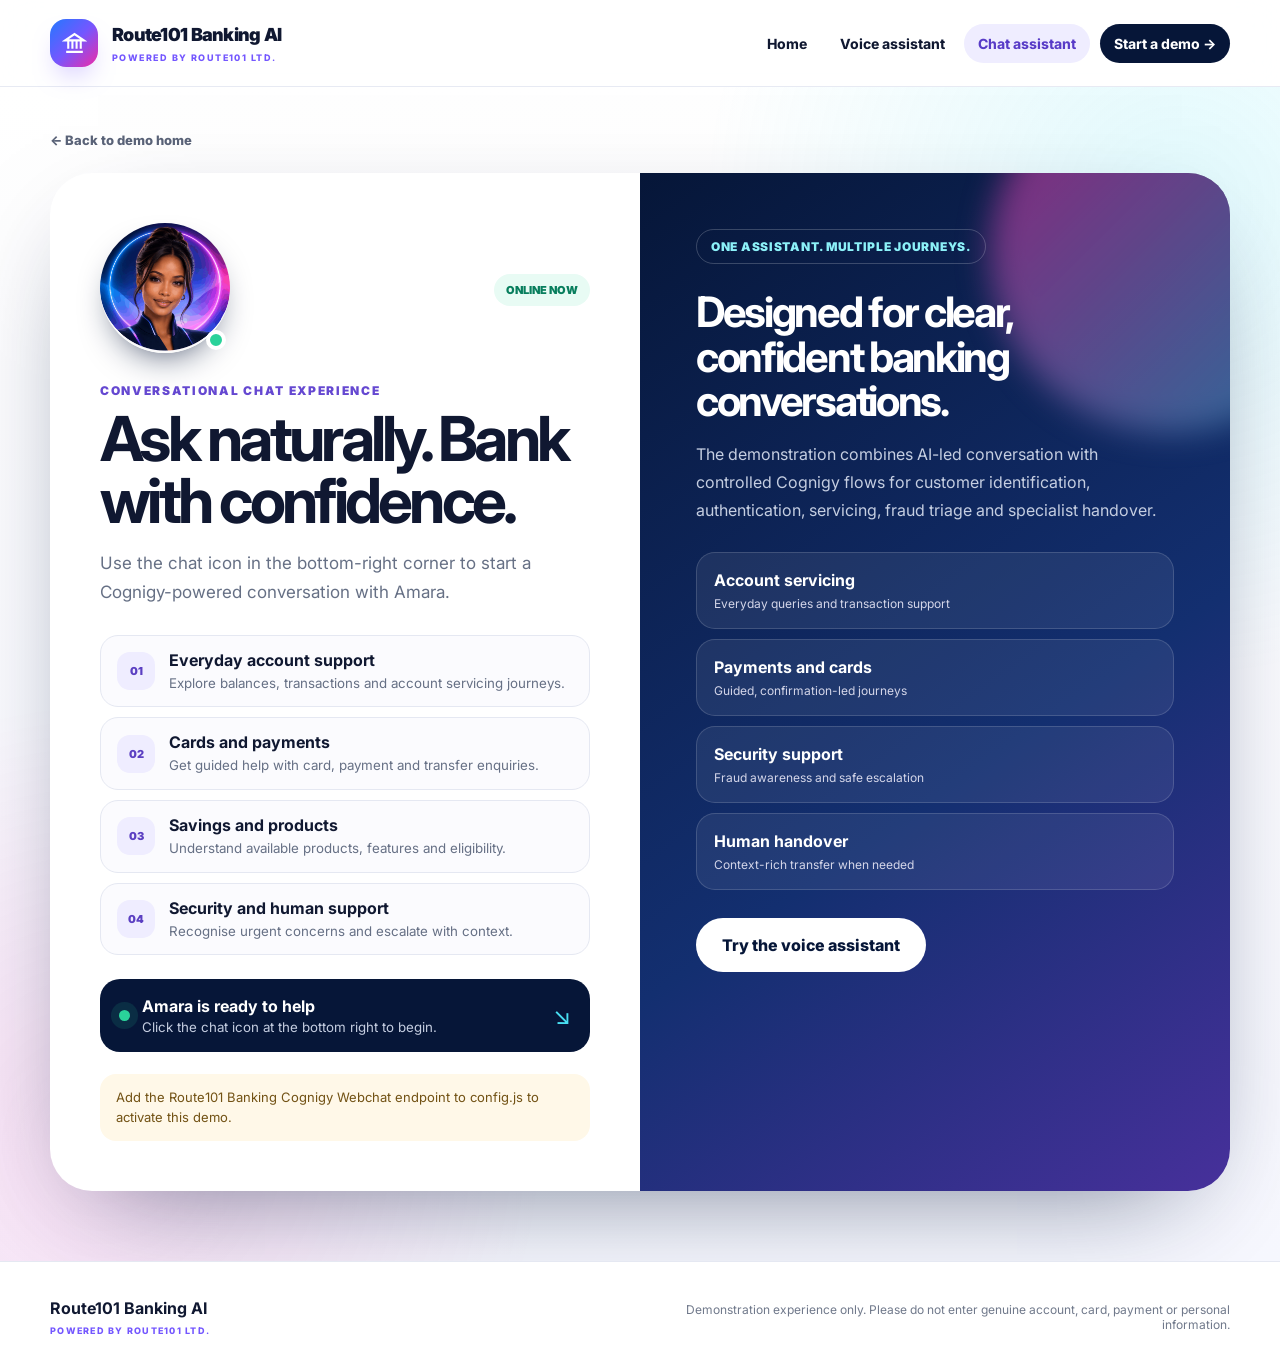
==== chat.html @ afa4fbc3 "Add files via upload" ====
<!doctype html><html lang="en-GB"><head><meta charset="UTF-8"><meta name="viewport" content="width=device-width,initial-scale=1"><meta name="description" content="Launch the Amara Route101 banking chat demonstration."><meta name="theme-color" content="#061638"><title>Chat with Amara | Route101 Banking AI</title><link rel="stylesheet" href="styles.css"></head><body data-page="chat"><header class="site-header"><div class="wrap nav"><a class="brand" href="index.html" aria-label="Route101 Banking AI home"><span class="brand-mark"><svg viewBox="0 0 24 24" fill="none" stroke="currentColor" stroke-width="2"><path d="M4 20h16M6 17V9m4 8V9m4 8V9m4 8V9M3 9h18L12 3 3 9Z"/></svg></span><span class="brand-copy"><span class="brand-title">Route101 Banking AI</span><span class="brand-subtitle">POWERED BY ROUTE101 LTD.</span></span></a><button class="menu" aria-label="Toggle navigation" aria-expanded="false">☰</button><nav class="nav-links"><a data-page="home" href="index.html">Home</a><a data-page="voice" href="voice.html">Voice assistant</a><a data-page="chat" href="chat.html">Chat assistant</a><a class="nav-cta" href="chat.html">Start a demo →</a></nav></div></header><main class="experience-page"><section class="experience-hero"><div class="wrap"><a class="back" href="index.html">← Back to demo home</a><div class="experience-shell"><section class="agent-profile"><div class="profile-top"><div class="mini-person"><img src="amara-animated.gif" alt="Animated Amara avatar"><span class="status"></span></div><span class="availability">Online now</span></div><div class="kicker">Conversational chat experience</div><h1>Ask naturally. Bank with confidence.</h1><p>Use the chat icon in the bottom-right corner to start a Cognigy-powered conversation with Amara.</p><div class="journey-list"><div><span>01</span><p><strong>Everyday account support</strong><small>Explore balances, transactions and account servicing journeys.</small></p></div><div><span>02</span><p><strong>Cards and payments</strong><small>Get guided help with card, payment and transfer enquiries.</small></p></div><div><span>03</span><p><strong>Savings and products</strong><small>Understand available products, features and eligibility.</small></p></div><div><span>04</span><p><strong>Security and human support</strong><small>Recognise urgent concerns and escalate with context.</small></p></div></div><div class="chat-callout"><span class="pulse-dot"></span><div><strong>Amara is ready to help</strong><small>Click the chat icon at the bottom right to begin.</small></div><span class="arrow">↘</span></div><div id="chatConfigNote" class="demo-note" hidden></div></section><aside class="impact-panel"><div class="impact-orb"></div><span class="section-label light">One assistant. Multiple journeys.</span><h2>Designed for clear, confident banking conversations.</h2><p>The demonstration combines AI-led conversation with controlled Cognigy flows for customer identification, authentication, servicing, fraud triage and specialist handover.</p><div class="scenario-stack"><div><b>Account servicing</b><span>Everyday queries and transaction support</span></div><div><b>Payments and cards</b><span>Guided, confirmation-led journeys</span></div><div><b>Security support</b><span>Fraud awareness and safe escalation</span></div><div><b>Human handover</b><span>Context-rich transfer when needed</span></div></div><a class="btn btn-light" href="voice.html">Try the voice assistant</a></aside></div></div></section></main><footer class="site-footer"><div class="wrap footer-inner"><div class="footer-brand"><strong>Route101 Banking AI</strong><span>POWERED BY ROUTE101 LTD.</span></div><p>Demonstration experience only. Please do not enter genuine account, card, payment or personal information.</p></div></footer><script src="app.js"></script><script src="config.js"></script><script src="https://github.com/Cognigy/Webchat/releases/latest/download/webchat.js"></script><script>window.addEventListener('load',function(){const note=document.getElementById('chatConfigNote');const url=window.ROUTE101_BANKING_CONFIG&&window.ROUTE101_BANKING_CONFIG.chatEndpoint;if(!url||url.includes('REPLACE_')){note.hidden=false;note.textContent='Add the Route101 Banking Cognigy Webchat endpoint to config.js to activate this demo.';return;}try{initWebchat(url,{settings:{designTemplate:2,botAvatarUrl:'amara-avatar.png'}});}catch(e){note.hidden=false;note.textContent='The chat assistant could not initialise. Check the endpoint in config.js.';console.error(e);}});</script></body></html>
---- styles.css ----
@import url('https://fonts.googleapis.com/css2?family=Inter:wght@400;500;600;700;800;900&display=swap');
:root{--navy:#061638;--navy2:#10265d;--blue:#2378ff;--violet:#7457ff;--pink:#f02aa6;--cyan:#48dff2;--paper:#f7f8ff;--ink:#101831;--muted:#667085;--green:#2ad29a;--line:#e5e8f2;--shadow:0 28px 90px -42px rgba(6,22,56,.52)}
*{box-sizing:border-box}html{scroll-behavior:smooth}body{margin:0;background:var(--paper);color:var(--ink);font-family:Inter,system-ui,sans-serif}a{text-decoration:none;color:inherit}.wrap{width:min(1180px,calc(100% - 40px));margin:auto}.site-header{position:sticky;top:0;z-index:60;background:rgba(255,255,255,.9);border-bottom:1px solid rgba(229,232,242,.9);backdrop-filter:blur(18px)}.nav{min-height:86px;display:flex;align-items:center;justify-content:space-between;gap:20px}.brand{display:flex;align-items:center;gap:14px}.brand-mark{width:48px;height:48px;display:grid;place-items:center;border-radius:16px;color:#fff;background:linear-gradient(135deg,var(--blue),var(--violet),var(--pink));box-shadow:0 14px 30px -15px var(--violet)}.brand-mark svg{width:25px}.brand-copy{display:flex;flex-direction:column}.brand-title{font-size:18px;font-weight:900;letter-spacing:-.04em}.brand-subtitle{margin-top:7px;font-size:9px;font-weight:800;letter-spacing:.16em;color:var(--violet)}.nav-links{display:flex;align-items:center;gap:5px}.nav-links a{padding:11px 14px;border-radius:999px;font-size:14px;font-weight:750}.nav-links a:hover,.nav-links a.active{background:#efedff;color:#583bc7}.nav-links .nav-cta{margin-left:5px;background:var(--navy);color:#fff}.menu{display:none;border:0;background:none;font-size:25px}.hero{padding:78px 0 94px;background:radial-gradient(circle at 10% 4%,rgba(240,42,166,.17),transparent 28%),radial-gradient(circle at 90% 28%,rgba(72,223,242,.18),transparent 28%),linear-gradient(180deg,#fff,var(--paper))}.hero-grid{display:grid;grid-template-columns:1.05fr .95fr;gap:70px;align-items:center}.eyebrow,.section-label{display:inline-flex;padding:9px 14px;border:1px solid #ddd4ff;border-radius:999px;color:#5b3fc2;font-size:12px;font-weight:900;letter-spacing:.06em;text-transform:uppercase}.hero h1{margin:24px 0;font-size:clamp(49px,6vw,76px);line-height:.99;letter-spacing:-.065em}.gradient{background:linear-gradient(90deg,var(--pink),var(--violet),var(--blue),#08b9ce);-webkit-background-clip:text;background-clip:text;color:transparent}.lead{max-width:620px;color:var(--muted);font-size:19px;line-height:1.67}.actions{display:flex;flex-wrap:wrap;gap:12px;margin-top:32px}.btn{display:inline-flex;align-items:center;justify-content:center;gap:9px;min-height:54px;padding:0 25px;border:1px solid transparent;border-radius:999px;font-weight:800;transition:.2s}.btn:hover{transform:translateY(-2px)}.btn-primary{background:linear-gradient(120deg,var(--violet),var(--pink));color:#fff;box-shadow:0 19px 38px -19px rgba(114,85,255,.9)}.btn-voice{background:linear-gradient(115deg,var(--cyan),#58eea8);color:#063b40;box-shadow:0 15px 34px -19px rgba(42,216,234,.9)}.btn-secondary{border-color:#cfd4e3;background:#fff}.btn-light{margin-top:28px;background:#fff;color:var(--navy)}.proof{display:flex;flex-wrap:wrap;gap:22px;margin-top:28px;color:#566076;font-size:13px;font-weight:600}.proof span:before{content:'✓';margin-right:7px;color:#05865f}.portrait-wrap{position:relative;max-width:500px;margin-left:auto}.portrait-glow{position:absolute;inset:-20px;border-radius:50%;background:conic-gradient(from 140deg,rgba(240,42,166,.5),rgba(114,85,255,.4),rgba(35,120,255,.45),rgba(72,223,242,.5),rgba(240,42,166,.5));filter:blur(27px)}.portrait-card{position:relative;overflow:hidden;aspect-ratio:1;border-radius:50%;background:var(--navy);box-shadow:var(--shadow);border:8px solid rgba(255,255,255,.92)}.portrait-card img{width:100%;height:100%;object-fit:cover}.agent-badge{position:absolute;z-index:2;left:9%;right:9%;bottom:7%;display:flex;justify-content:space-between;align-items:center;padding:16px 18px;border-radius:22px;background:rgba(6,22,56,.82);color:#fff;backdrop-filter:blur(12px)}.agent-badge small{display:block;margin-top:3px;color:#c5cee3}.online{color:#a8f4db;font-weight:700}.feature-section{padding:76px 0}.section-intro{text-align:center;max-width:760px;margin:0 auto 36px}.section-intro h2{margin:20px 0 10px;font-size:38px;letter-spacing:-.05em}.section-intro p,.feature p{color:var(--muted);line-height:1.68}.features{display:grid;grid-template-columns:repeat(3,1fr);gap:20px}.feature{padding:30px;border-radius:31px;background:#fff;box-shadow:var(--shadow)}.feature-icon{display:grid;place-items:center;width:50px;height:50px;border-radius:17px;background:#efedff;color:#6548d1;font-size:23px}.site-footer{padding:28px 0;border-top:1px solid var(--line);background:#fff}.footer-inner{display:flex;justify-content:space-between;align-items:center;gap:24px}.footer-brand{display:flex;flex-direction:column}.footer-brand span{margin-top:7px;color:var(--violet);font-size:9px;font-weight:800;letter-spacing:.14em}.footer-inner p{max-width:560px;color:#70798b;font-size:12px;text-align:right}.experience-page{min-height:calc(100vh - 160px);background:radial-gradient(circle at 8% 90%,rgba(240,42,166,.13),transparent 28%),radial-gradient(circle at 92% 10%,rgba(72,223,242,.16),transparent 30%),linear-gradient(180deg,#fff,var(--paper))}.experience-hero{padding:42px 0 70px}.back{display:inline-block;margin-bottom:25px;color:#596277;font-size:13px;font-weight:800}.experience-shell{display:grid;grid-template-columns:1fr 1fr;overflow:hidden;min-height:650px;border-radius:42px;background:#fff;box-shadow:0 38px 110px -48px rgba(7,22,56,.6)}.agent-profile{padding:50px}.profile-top{display:flex;align-items:center;justify-content:space-between;margin-bottom:18px}.mini-person{position:relative}.mini-person img{width:130px;height:130px;object-fit:cover;border-radius:50%;box-shadow:0 16px 38px -20px #071638}.status{position:absolute;right:4px;bottom:7px;width:20px;height:20px;border:4px solid #fff;border-radius:50%;background:var(--green)}.availability{padding:9px 12px;border-radius:999px;background:#e8fbf4;color:#087e5d;font-size:11px;font-weight:900;text-transform:uppercase}.kicker{margin:26px 0 10px;color:#6548d1;font-size:12px;font-weight:900;letter-spacing:.14em;text-transform:uppercase}.agent-profile h1{margin:0 0 15px;font-size:clamp(42px,5vw,62px);line-height:1;letter-spacing:-.06em}.agent-profile>p{color:var(--muted);font-size:17px;line-height:1.7}.journey-list,.scenario-stack{display:grid;gap:10px;margin-top:28px}.journey-list>div{display:flex;align-items:center;gap:14px;padding:14px 16px;border:1px solid var(--line);border-radius:18px;background:#fbfbfe}.journey-list>div>span{display:grid;place-items:center;flex:0 0 38px;height:38px;border-radius:13px;background:#efedff;color:#5b3fc2;font-size:11px;font-weight:900}.journey-list p{display:flex;flex-direction:column;margin:0}.journey-list small{margin-top:4px;color:var(--muted);line-height:1.4}.chat-callout{display:flex;align-items:center;gap:12px;margin-top:24px;padding:17px 19px;border-radius:20px;background:var(--navy);color:#fff}.chat-callout div{display:flex;flex-direction:column}.chat-callout small{margin-top:3px;color:#c4cde0}.pulse-dot{width:11px;height:11px;border-radius:50%;background:var(--green);box-shadow:0 0 0 8px rgba(40,201,147,.13)}.chat-callout .arrow{margin-left:auto;color:var(--cyan);font-size:24px}.impact-panel{position:relative;overflow:hidden;padding:56px;background:linear-gradient(145deg,var(--navy),#132f70 58%,#47309b);color:#fff}.impact-orb{position:absolute;right:-120px;top:-100px;width:360px;height:360px;border-radius:50%;background:linear-gradient(135deg,rgba(240,42,166,.58),rgba(72,223,242,.38));filter:blur(16px)}.impact-panel>*:not(.impact-orb){position:relative}.section-label.light{border-color:rgba(255,255,255,.2);color:#8cf1f8}.impact-panel h2{margin:26px 0 16px;font-size:42px;line-height:1.06;letter-spacing:-.055em}.impact-panel>p{color:#c5cee1;line-height:1.75}.scenario-stack div{display:flex;flex-direction:column;padding:17px;border:1px solid rgba(255,255,255,.15);border-radius:19px;background:rgba(255,255,255,.07)}.scenario-stack span{margin-top:6px;color:#d4d6e9;font-size:12px}.voice-visual{height:90px;display:flex;align-items:center;justify-content:center;gap:8px;margin:28px 0;border-radius:26px;background:linear-gradient(135deg,#f4f1ff,#ecfbfd)}.voice-visual span{width:6px;border-radius:99px;background:linear-gradient(var(--pink),var(--violet),var(--cyan));animation:voice 1.2s ease-in-out infinite}.voice-visual span:nth-child(odd){height:54px}.voice-visual span:nth-child(even){height:30px;animation-delay:.15s}@keyframes voice{50%{transform:scaleY(.35)}}#voiceLaunchArea{margin:22px 0;min-height:96px}.voice-load-note{font-size:14px;color:#53627c}.cognigy-webchat{z-index:1000!important}.demo-note{margin-top:22px;padding:14px 16px;border-radius:16px;background:#fff8e8;color:#725214;font-size:13px;line-height:1.5}
@media(max-width:900px){.nav-links{display:none}.menu{display:block}.nav-links.open{position:absolute;top:86px;left:0;right:0;display:flex;flex-direction:column;padding:15px;background:#fff}.hero-grid,.features,.experience-shell{grid-template-columns:1fr}.portrait-wrap{width:100%;margin:30px auto 0}.impact-panel{min-height:520px}.footer-inner{align-items:flex-start;flex-direction:column}.footer-inner p{text-align:left}}@media(max-width:590px){.wrap{width:calc(100% - 28px)}.hero{padding:54px 0}.hero h1{font-size:45px}.actions{flex-direction:column}.btn{width:100%}.agent-profile,.impact-panel{padding:30px 24px}.experience-shell{border-radius:28px}.agent-profile h1,.impact-panel h2{font-size:38px}.brand-title{font-size:15px}.brand-subtitle{font-size:8px}.agent-badge{left:5%;right:5%;font-size:12px}}
@media(prefers-reduced-motion:reduce){*{animation:none!important;transition:none!important;scroll-behavior:auto!important}}
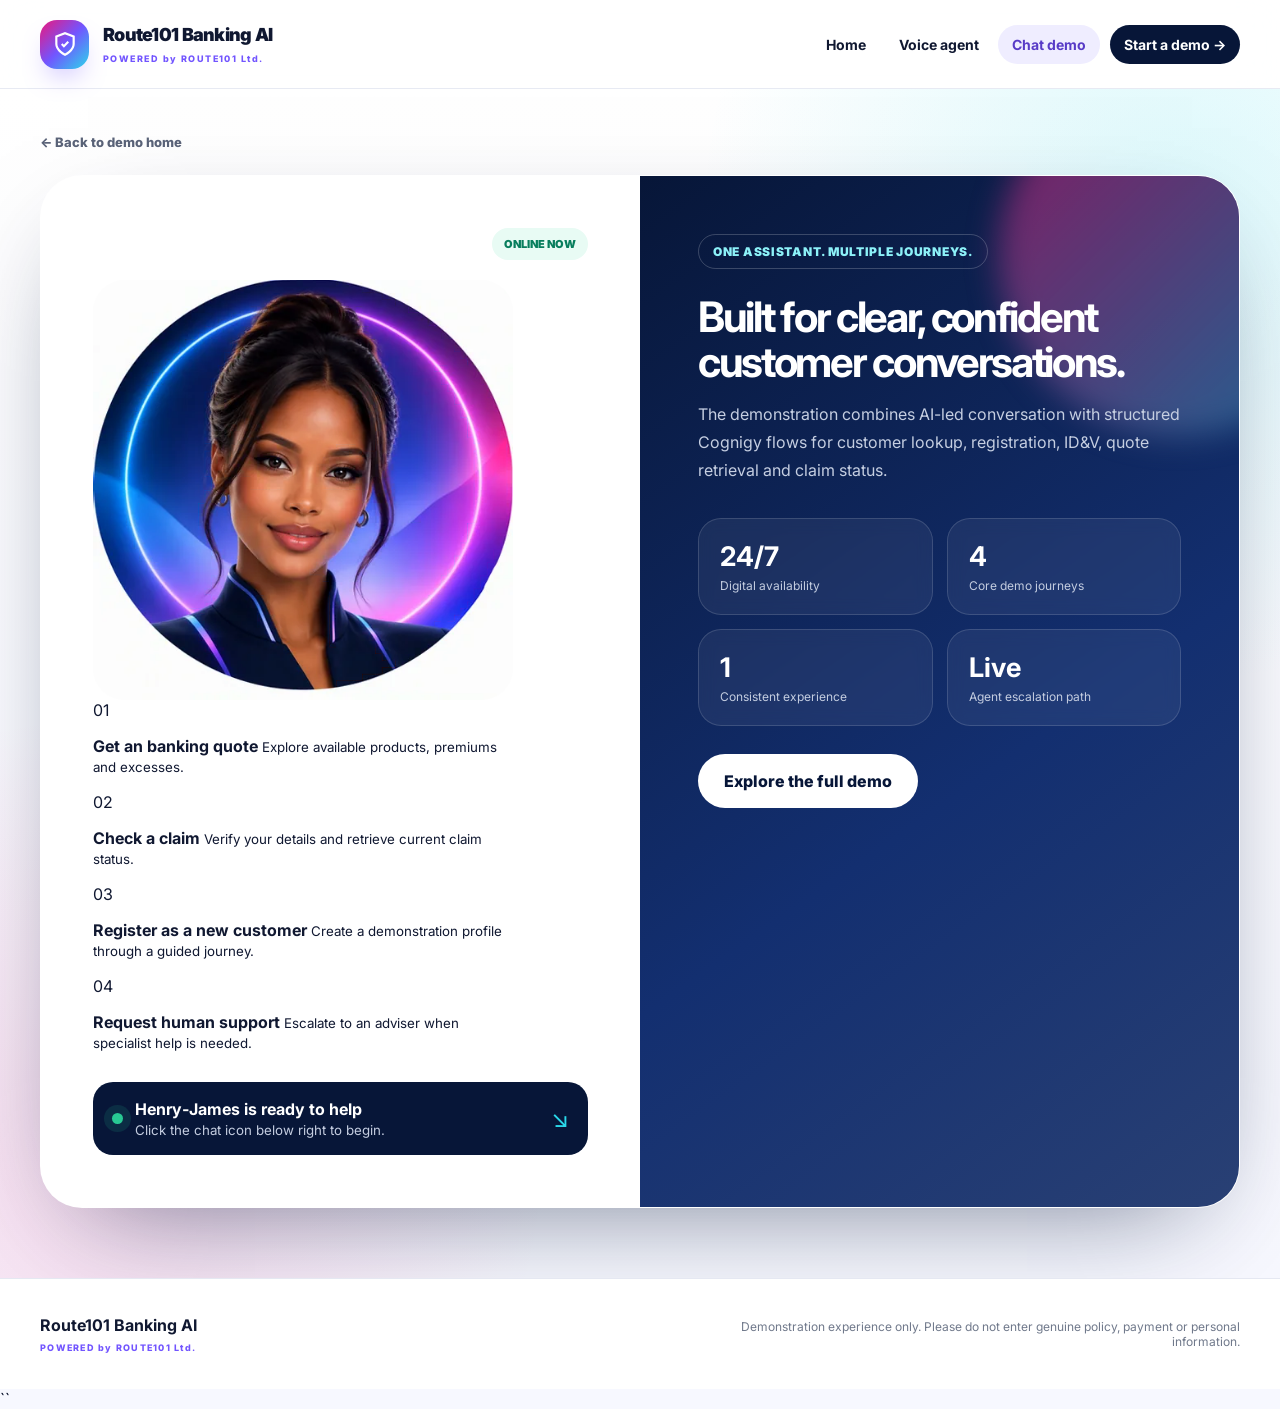
==== commit ac6e8c53: "Add files via upload" ====
--- a/chat.html
+++ b/chat.html
@@ -1 +1,115 @@
-<!doctype html><html lang="en-GB"><head><meta charset="UTF-8"><meta name="viewport" content="width=device-width,initial-scale=1"><meta name="description" content="Launch the Amara Route101 banking chat demonstration."><meta name="theme-color" content="#061638"><title>Chat with Amara | Route101 Banking AI</title><link rel="stylesheet" href="styles.css"></head><body data-page="chat"><header class="site-header"><div class="wrap nav"><a class="brand" href="index.html" aria-label="Route101 Banking AI home"><span class="brand-mark"><svg viewBox="0 0 24 24" fill="none" stroke="currentColor" stroke-width="2"><path d="M4 20h16M6 17V9m4 8V9m4 8V9m4 8V9M3 9h18L12 3 3 9Z"/></svg></span><span class="brand-copy"><span class="brand-title">Route101 Banking AI</span><span class="brand-subtitle">POWERED BY ROUTE101 LTD.</span></span></a><button class="menu" aria-label="Toggle navigation" aria-expanded="false">☰</button><nav class="nav-links"><a data-page="home" href="index.html">Home</a><a data-page="voice" href="voice.html">Voice assistant</a><a data-page="chat" href="chat.html">Chat assistant</a><a class="nav-cta" href="chat.html">Start a demo →</a></nav></div></header><main class="experience-page"><section class="experience-hero"><div class="wrap"><a class="back" href="index.html">← Back to demo home</a><div class="experience-shell"><section class="agent-profile"><div class="profile-top"><div class="mini-person"><img src="amara-animated.gif" alt="Animated Amara avatar"><span class="status"></span></div><span class="availability">Online now</span></div><div class="kicker">Conversational chat experience</div><h1>Ask naturally. Bank with confidence.</h1><p>Use the chat icon in the bottom-right corner to start a Cognigy-powered conversation with Amara.</p><div class="journey-list"><div><span>01</span><p><strong>Everyday account support</strong><small>Explore balances, transactions and account servicing journeys.</small></p></div><div><span>02</span><p><strong>Cards and payments</strong><small>Get guided help with card, payment and transfer enquiries.</small></p></div><div><span>03</span><p><strong>Savings and products</strong><small>Understand available products, features and eligibility.</small></p></div><div><span>04</span><p><strong>Security and human support</strong><small>Recognise urgent concerns and escalate with context.</small></p></div></div><div class="chat-callout"><span class="pulse-dot"></span><div><strong>Amara is ready to help</strong><small>Click the chat icon at the bottom right to begin.</small></div><span class="arrow">↘</span></div><div id="chatConfigNote" class="demo-note" hidden></div></section><aside class="impact-panel"><div class="impact-orb"></div><span class="section-label light">One assistant. Multiple journeys.</span><h2>Designed for clear, confident banking conversations.</h2><p>The demonstration combines AI-led conversation with controlled Cognigy flows for customer identification, authentication, servicing, fraud triage and specialist handover.</p><div class="scenario-stack"><div><b>Account servicing</b><span>Everyday queries and transaction support</span></div><div><b>Payments and cards</b><span>Guided, confirmation-led journeys</span></div><div><b>Security support</b><span>Fraud awareness and safe escalation</span></div><div><b>Human handover</b><span>Context-rich transfer when needed</span></div></div><a class="btn btn-light" href="voice.html">Try the voice assistant</a></aside></div></div></section></main><footer class="site-footer"><div class="wrap footer-inner"><div class="footer-brand"><strong>Route101 Banking AI</strong><span>POWERED BY ROUTE101 LTD.</span></div><p>Demonstration experience only. Please do not enter genuine account, card, payment or personal information.</p></div></footer><script src="app.js"></script><script src="config.js"></script><script src="https://github.com/Cognigy/Webchat/releases/latest/download/webchat.js"></script><script>window.addEventListener('load',function(){const note=document.getElementById('chatConfigNote');const url=window.ROUTE101_BANKING_CONFIG&&window.ROUTE101_BANKING_CONFIG.chatEndpoint;if(!url||url.includes('REPLACE_')){note.hidden=false;note.textContent='Add the Route101 Banking Cognigy Webchat endpoint to config.js to activate this demo.';return;}try{initWebchat(url,{settings:{designTemplate:2,botAvatarUrl:'amara-avatar.png'}});}catch(e){note.hidden=false;note.textContent='The chat assistant could not initialise. Check the endpoint in config.js.';console.error(e);}});</script></body></html>+<!doctype html><html lang="en-GB"><head><meta charset="UTF-8"><meta name="viewport" content="width=device-width,initial-scale=1"><meta name="description" content="Launch the Amara Route101 chat demonstration."><meta name="theme-color" content="#071638"><title>Chat with Amara | Route101 Banking AI</title><link rel="stylesheet" href="styles.css"></head><body data-page="chat"><header class="site-header"><div class="wrap nav"><a class="brand" href="index.html" aria-label="Route101 Banking AI home"><span class="brand-mark"><svg viewBox="0 0 24 24" fill="none" stroke="currentColor" stroke-width="2"><path d="M12 22s8-4 8-10V5l-8-3-8 3v7c0 6 8 10 8 10z"/><path d="m9 12 2 2 4-4"/></svg></span><span class="brand-copy"><span class="brand-title">Route101 Banking AI</span><span class="brand-subtitle">POWERED by ROUTE101 Ltd.</span></span></a><button class="menu" aria-label="Toggle navigation" aria-expanded="false">☰</button><nav class="nav-links"><a data-page="home" href="index.html">Home</a><a data-page="voice" href="voice.html">Voice agent</a><a data-page="chat" href="chat.html">Chat demo</a><a class="nav-cta" href="chat.html">Start a demo →</a></nav></div></header><main class="experience-page"><section class="experience-hero"><div class="wrap"><a class="back" href="index.html">← Back to demo home</a><div class="experience-shell">
+
+<section class="agent-profile">
+
+    <div class="profile-top">
+        <span class="availability">Online now</span>
+    </div>
+
+    <div style="margin:20px 0 30px;max-width:420px;">
+        <img
+            class="amara-motion" src="amara-idle-natural.webp" data-idle-src="amara-idle-natural.webp" data-speaking-src="amara-speaking-loop.webp" data-static-src="amara-static-fallback.webp"
+            alt="Amara"
+            style="
+                width:100%;
+                border-radius:32px;
+                display:block;
+                boxcorner to start a live
+        Cognigy-powered conversation.
+    </p>
+
+    <div class="journey-list">
+
+        <div>
+            <span>01</span>
+            <p>
+                <strong>Get an banking quote</strong>
+                <small>
+                    Explore available products, premiums and excesses.
+                </small>
+            </p>
+        </div>
+
+        <div>
+            <span>02</span>
+            <p>
+                <strong>Check a claim</strong>
+                <small>
+                    Verify your details and retrieve current claim status.
+                </small>
+            </p>
+        </div>
+
+        <div>
+            <span>03</span>
+            <p>
+                <strong>Register as a new customer</strong>
+                <small>
+                    Create a demonstration profile through a guided journey.
+                </small>
+            </p>
+        </div>
+
+        <div>
+            <span>04</span>
+            <p>
+                <strong>Request human support</strong>
+                <small>
+                    Escalate to an adviser when specialist help is needed.
+                </small>
+            </p>
+        </div>
+
+    </div>
+
+    <div class="chat-callout">
+
+        <span class="pulse-dot"></span>
+
+        <div>
+            <strong>
+                Henry‑James is ready to help
+            </strong>
+            <small>
+                Click the chat icon below right to begin.
+            </small>
+        </div>
+
+        <span class="arrow">↘</span>
+
+    </div>
+
+</section>
+
+<aside class="impact-panel"><div class="impact-orb"></div><span class="section-label light">One assistant. Multiple journeys.</span><h2>Built for clear, confident customer conversations.</h2><p>The demonstration combines AI-led conversation with structured Cognigy flows for customer lookup, registration, ID&amp;V, quote retrieval and claim status.</p><div class="metric-grid"><div><strong>24/7</strong><span>Digital availability</span></div><div><strong>4</strong><span>Core demo journeys</span></div><div><strong>1</strong><span>Consistent experience</span></div><div><strong>Live</strong><span>Agent escalation path</span></div></div><a class="btn btn-light" href="index.html">Explore the full demo</a></aside></div></div></section></main><footer class="site-footer"><div class="wrap footer-inner"><div class="footer-brand"><strong>Route101 Banking AI</strong><span>POWERED by ROUTE101 Ltd.</span></div><p>Demonstration experience only. Please do not enter genuine policy, payment or personal information.</p></div></footer><script src="app.js"></script><script src="https://github.com/Cognigy/Webchat/releases/latest/download/webchat.js"></script>
+
+<script>
+initWebchat(
+    "https://endpoint-trial.cognigy.ai/d0ca45b45881d486b3a1cfdcb9ce147b7a7c8342eded597cd177cf70575986ec"
+);
+
+setTimeout(() => {
+
+    const style = document.createElement("style");
+
+    style.innerHTML = `
+
+    [data-cognigy-webchat-root] img{
+        width:80px !important;
+        height:80px !important;
+        object-fit:cover !important;
+    }
+
+    [data-cognigy-webchat-root] button{
+        width:120px !important;
+        height:120px !important;
+    }
+
+    `;
+
+    document.head.appendChild(style);
+
+},3000);
+</script>
+``
+</body></html>
--- a/styles.css
+++ b/styles.css
@@ -1,5 +1,110 @@
 @import url('https://fonts.googleapis.com/css2?family=Inter:wght@400;500;600;700;800;900&display=swap');
-:root{--navy:#061638;--navy2:#10265d;--blue:#2378ff;--violet:#7457ff;--pink:#f02aa6;--cyan:#48dff2;--paper:#f7f8ff;--ink:#101831;--muted:#667085;--green:#2ad29a;--line:#e5e8f2;--shadow:0 28px 90px -42px rgba(6,22,56,.52)}
-*{box-sizing:border-box}html{scroll-behavior:smooth}body{margin:0;background:var(--paper);color:var(--ink);font-family:Inter,system-ui,sans-serif}a{text-decoration:none;color:inherit}.wrap{width:min(1180px,calc(100% - 40px));margin:auto}.site-header{position:sticky;top:0;z-index:60;background:rgba(255,255,255,.9);border-bottom:1px solid rgba(229,232,242,.9);backdrop-filter:blur(18px)}.nav{min-height:86px;display:flex;align-items:center;justify-content:space-between;gap:20px}.brand{display:flex;align-items:center;gap:14px}.brand-mark{width:48px;height:48px;display:grid;place-items:center;border-radius:16px;color:#fff;background:linear-gradient(135deg,var(--blue),var(--violet),var(--pink));box-shadow:0 14px 30px -15px var(--violet)}.brand-mark svg{width:25px}.brand-copy{display:flex;flex-direction:column}.brand-title{font-size:18px;font-weight:900;letter-spacing:-.04em}.brand-subtitle{margin-top:7px;font-size:9px;font-weight:800;letter-spacing:.16em;color:var(--violet)}.nav-links{display:flex;align-items:center;gap:5px}.nav-links a{padding:11px 14px;border-radius:999px;font-size:14px;font-weight:750}.nav-links a:hover,.nav-links a.active{background:#efedff;color:#583bc7}.nav-links .nav-cta{margin-left:5px;background:var(--navy);color:#fff}.menu{display:none;border:0;background:none;font-size:25px}.hero{padding:78px 0 94px;background:radial-gradient(circle at 10% 4%,rgba(240,42,166,.17),transparent 28%),radial-gradient(circle at 90% 28%,rgba(72,223,242,.18),transparent 28%),linear-gradient(180deg,#fff,var(--paper))}.hero-grid{display:grid;grid-template-columns:1.05fr .95fr;gap:70px;align-items:center}.eyebrow,.section-label{display:inline-flex;padding:9px 14px;border:1px solid #ddd4ff;border-radius:999px;color:#5b3fc2;font-size:12px;font-weight:900;letter-spacing:.06em;text-transform:uppercase}.hero h1{margin:24px 0;font-size:clamp(49px,6vw,76px);line-height:.99;letter-spacing:-.065em}.gradient{background:linear-gradient(90deg,var(--pink),var(--violet),var(--blue),#08b9ce);-webkit-background-clip:text;background-clip:text;color:transparent}.lead{max-width:620px;color:var(--muted);font-size:19px;line-height:1.67}.actions{display:flex;flex-wrap:wrap;gap:12px;margin-top:32px}.btn{display:inline-flex;align-items:center;justify-content:center;gap:9px;min-height:54px;padding:0 25px;border:1px solid transparent;border-radius:999px;font-weight:800;transition:.2s}.btn:hover{transform:translateY(-2px)}.btn-primary{background:linear-gradient(120deg,var(--violet),var(--pink));color:#fff;box-shadow:0 19px 38px -19px rgba(114,85,255,.9)}.btn-voice{background:linear-gradient(115deg,var(--cyan),#58eea8);color:#063b40;box-shadow:0 15px 34px -19px rgba(42,216,234,.9)}.btn-secondary{border-color:#cfd4e3;background:#fff}.btn-light{margin-top:28px;background:#fff;color:var(--navy)}.proof{display:flex;flex-wrap:wrap;gap:22px;margin-top:28px;color:#566076;font-size:13px;font-weight:600}.proof span:before{content:'✓';margin-right:7px;color:#05865f}.portrait-wrap{position:relative;max-width:500px;margin-left:auto}.portrait-glow{position:absolute;inset:-20px;border-radius:50%;background:conic-gradient(from 140deg,rgba(240,42,166,.5),rgba(114,85,255,.4),rgba(35,120,255,.45),rgba(72,223,242,.5),rgba(240,42,166,.5));filter:blur(27px)}.portrait-card{position:relative;overflow:hidden;aspect-ratio:1;border-radius:50%;background:var(--navy);box-shadow:var(--shadow);border:8px solid rgba(255,255,255,.92)}.portrait-card img{width:100%;height:100%;object-fit:cover}.agent-badge{position:absolute;z-index:2;left:9%;right:9%;bottom:7%;display:flex;justify-content:space-between;align-items:center;padding:16px 18px;border-radius:22px;background:rgba(6,22,56,.82);color:#fff;backdrop-filter:blur(12px)}.agent-badge small{display:block;margin-top:3px;color:#c5cee3}.online{color:#a8f4db;font-weight:700}.feature-section{padding:76px 0}.section-intro{text-align:center;max-width:760px;margin:0 auto 36px}.section-intro h2{margin:20px 0 10px;font-size:38px;letter-spacing:-.05em}.section-intro p,.feature p{color:var(--muted);line-height:1.68}.features{display:grid;grid-template-columns:repeat(3,1fr);gap:20px}.feature{padding:30px;border-radius:31px;background:#fff;box-shadow:var(--shadow)}.feature-icon{display:grid;place-items:center;width:50px;height:50px;border-radius:17px;background:#efedff;color:#6548d1;font-size:23px}.site-footer{padding:28px 0;border-top:1px solid var(--line);background:#fff}.footer-inner{display:flex;justify-content:space-between;align-items:center;gap:24px}.footer-brand{display:flex;flex-direction:column}.footer-brand span{margin-top:7px;color:var(--violet);font-size:9px;font-weight:800;letter-spacing:.14em}.footer-inner p{max-width:560px;color:#70798b;font-size:12px;text-align:right}.experience-page{min-height:calc(100vh - 160px);background:radial-gradient(circle at 8% 90%,rgba(240,42,166,.13),transparent 28%),radial-gradient(circle at 92% 10%,rgba(72,223,242,.16),transparent 30%),linear-gradient(180deg,#fff,var(--paper))}.experience-hero{padding:42px 0 70px}.back{display:inline-block;margin-bottom:25px;color:#596277;font-size:13px;font-weight:800}.experience-shell{display:grid;grid-template-columns:1fr 1fr;overflow:hidden;min-height:650px;border-radius:42px;background:#fff;box-shadow:0 38px 110px -48px rgba(7,22,56,.6)}.agent-profile{padding:50px}.profile-top{display:flex;align-items:center;justify-content:space-between;margin-bottom:18px}.mini-person{position:relative}.mini-person img{width:130px;height:130px;object-fit:cover;border-radius:50%;box-shadow:0 16px 38px -20px #071638}.status{position:absolute;right:4px;bottom:7px;width:20px;height:20px;border:4px solid #fff;border-radius:50%;background:var(--green)}.availability{padding:9px 12px;border-radius:999px;background:#e8fbf4;color:#087e5d;font-size:11px;font-weight:900;text-transform:uppercase}.kicker{margin:26px 0 10px;color:#6548d1;font-size:12px;font-weight:900;letter-spacing:.14em;text-transform:uppercase}.agent-profile h1{margin:0 0 15px;font-size:clamp(42px,5vw,62px);line-height:1;letter-spacing:-.06em}.agent-profile>p{color:var(--muted);font-size:17px;line-height:1.7}.journey-list,.scenario-stack{display:grid;gap:10px;margin-top:28px}.journey-list>div{display:flex;align-items:center;gap:14px;padding:14px 16px;border:1px solid var(--line);border-radius:18px;background:#fbfbfe}.journey-list>div>span{display:grid;place-items:center;flex:0 0 38px;height:38px;border-radius:13px;background:#efedff;color:#5b3fc2;font-size:11px;font-weight:900}.journey-list p{display:flex;flex-direction:column;margin:0}.journey-list small{margin-top:4px;color:var(--muted);line-height:1.4}.chat-callout{display:flex;align-items:center;gap:12px;margin-top:24px;padding:17px 19px;border-radius:20px;background:var(--navy);color:#fff}.chat-callout div{display:flex;flex-direction:column}.chat-callout small{margin-top:3px;color:#c4cde0}.pulse-dot{width:11px;height:11px;border-radius:50%;background:var(--green);box-shadow:0 0 0 8px rgba(40,201,147,.13)}.chat-callout .arrow{margin-left:auto;color:var(--cyan);font-size:24px}.impact-panel{position:relative;overflow:hidden;padding:56px;background:linear-gradient(145deg,var(--navy),#132f70 58%,#47309b);color:#fff}.impact-orb{position:absolute;right:-120px;top:-100px;width:360px;height:360px;border-radius:50%;background:linear-gradient(135deg,rgba(240,42,166,.58),rgba(72,223,242,.38));filter:blur(16px)}.impact-panel>*:not(.impact-orb){position:relative}.section-label.light{border-color:rgba(255,255,255,.2);color:#8cf1f8}.impact-panel h2{margin:26px 0 16px;font-size:42px;line-height:1.06;letter-spacing:-.055em}.impact-panel>p{color:#c5cee1;line-height:1.75}.scenario-stack div{display:flex;flex-direction:column;padding:17px;border:1px solid rgba(255,255,255,.15);border-radius:19px;background:rgba(255,255,255,.07)}.scenario-stack span{margin-top:6px;color:#d4d6e9;font-size:12px}.voice-visual{height:90px;display:flex;align-items:center;justify-content:center;gap:8px;margin:28px 0;border-radius:26px;background:linear-gradient(135deg,#f4f1ff,#ecfbfd)}.voice-visual span{width:6px;border-radius:99px;background:linear-gradient(var(--pink),var(--violet),var(--cyan));animation:voice 1.2s ease-in-out infinite}.voice-visual span:nth-child(odd){height:54px}.voice-visual span:nth-child(even){height:30px;animation-delay:.15s}@keyframes voice{50%{transform:scaleY(.35)}}#voiceLaunchArea{margin:22px 0;min-height:96px}.voice-load-note{font-size:14px;color:#53627c}.cognigy-webchat{z-index:1000!important}.demo-note{margin-top:22px;padding:14px 16px;border-radius:16px;background:#fff8e8;color:#725214;font-size:13px;line-height:1.5}
-@media(max-width:900px){.nav-links{display:none}.menu{display:block}.nav-links.open{position:absolute;top:86px;left:0;right:0;display:flex;flex-direction:column;padding:15px;background:#fff}.hero-grid,.features,.experience-shell{grid-template-columns:1fr}.portrait-wrap{width:100%;margin:30px auto 0}.impact-panel{min-height:520px}.footer-inner{align-items:flex-start;flex-direction:column}.footer-inner p{text-align:left}}@media(max-width:590px){.wrap{width:calc(100% - 28px)}.hero{padding:54px 0}.hero h1{font-size:45px}.actions{flex-direction:column}.btn{width:100%}.agent-profile,.impact-panel{padding:30px 24px}.experience-shell{border-radius:28px}.agent-profile h1,.impact-panel h2{font-size:38px}.brand-title{font-size:15px}.brand-subtitle{font-size:8px}.agent-badge{left:5%;right:5%;font-size:12px}}
-@media(prefers-reduced-motion:reduce){*{animation:none!important;transition:none!important;scroll-behavior:auto!important}}
+:root{--navy:#071638;--navy2:#0d2458;--pink:#ed177b;--violet:#7255ff;--cyan:#2ad8ea;--paper:#f7f8ff;--ink:#101831;--muted:#667085;--green:#28c993;--line:#e5e8f2;--shadow:0 28px 90px -42px rgba(7,22,56,.48)}*{box-sizing:border-box}html{scroll-behavior:smooth}body{margin:0;background:var(--paper);color:var(--ink);font-family:Inter,system-ui,sans-serif}a{text-decoration:none;color:inherit}.wrap{width:min(1200px,calc(100% - 40px));margin:auto}.site-header{position:sticky;top:0;z-index:50;background:rgba(255,255,255,.9);border-bottom:1px solid rgba(229,232,242,.9);backdrop-filter:blur(18px)}.nav{min-height:88px;display:flex;align-items:center;justify-content:space-between;gap:22px}.brand{display:flex;align-items:center;gap:14px}.brand-mark{width:49px;height:49px;display:grid;place-items:center;border-radius:17px;color:#fff;background:linear-gradient(135deg,var(--pink),var(--violet),var(--cyan));box-shadow:0 14px 30px -15px var(--violet)}.brand-mark svg{width:26px}.brand-copy{display:flex;flex-direction:column}.brand-title{font-size:18px;font-weight:900;letter-spacing:-.04em}.brand-subtitle{margin-top:8px;font-size:9px;font-weight:800;letter-spacing:.16em;color:var(--violet)}.nav-links{display:flex;align-items:center;gap:5px}.nav-links a{padding:11px 14px;border-radius:999px;font-size:14px;font-weight:700}.nav-links a:hover,.nav-links a.active{background:#efedff;color:#583bc7}.nav-links .nav-cta{margin-left:5px;background:var(--navy);color:#fff}.menu{display:none;border:0;background:none;font-size:25px}.hero{padding:84px 0 100px;background:radial-gradient(circle at 10% 4%,rgba(237,23,123,.16),transparent 28%),radial-gradient(circle at 90% 28%,rgba(42,216,234,.17),transparent 28%),linear-gradient(180deg,#fff,var(--paper))}.hero-grid{display:grid;grid-template-columns:1.04fr .96fr;gap:72px;align-items:center}.eyebrow,.section-label{display:inline-flex;padding:9px 14px;border:1px solid #ddd4ff;border-radius:999px;color:#5b3fc2;font-size:12px;font-weight:900;letter-spacing:.06em;text-transform:uppercase}.hero h1{margin:24px 0;font-size:clamp(49px,6.1vw,78px);line-height:.98;letter-spacing:-.065em}.gradient{background:linear-gradient(90deg,var(--pink),var(--violet),#08b9ce);-webkit-background-clip:text;background-clip:text;color:transparent}.lead{max-width:620px;color:var(--muted);font-size:19px;line-height:1.67}.actions{display:flex;flex-wrap:wrap;gap:12px;margin-top:34px}.btn{display:inline-flex;align-items:center;justify-content:center;min-height:54px;padding:0 25px;border:1px solid transparent;border-radius:999px;font-weight:800;transition:.2s}.btn:hover{transform:translateY(-2px)}.btn-primary{background:var(--violet);color:#fff;box-shadow:0 19px 38px -19px rgba(114,85,255,.9)}.btn-secondary{border-color:#cfd4e3;background:#fff}.btn-light{margin-top:28px;background:#fff;color:var(--navy)}.proof{display:flex;flex-wrap:wrap;gap:22px;margin-top:28px;color:#566076;font-size:13px;font-weight:600}.proof span:before{content:'✓';margin-right:7px;color:#05865f}.portrait-wrap{position:relative;max-width:485px;margin-left:auto}.portrait-glow{position:absolute;inset:-18px;border-radius:44px;background:linear-gradient(145deg,rgba(237,23,123,.44),rgba(114,85,255,.2),rgba(42,216,234,.4));filter:blur(24px)}.portrait-card{position:relative;overflow:hidden;min-height:580px;border-radius:40px;background:var(--navy);box-shadow:var(--shadow)}.portrait-card img{position:absolute;width:100%;height:100%;object-fit:cover}.portrait-card:after{content:'';position:absolute;inset:0;background:linear-gradient(180deg,transparent 48%,rgba(3,9,30,.94))}.agent-badge{position:absolute;z-index:2;left:25px;right:25px;bottom:24px;display:flex;justify-content:space-between;padding:18px;border-radius:24px;background:rgba(7,22,56,.75);color:#fff}.agent-badge small{display:block;color:#c5cee3}.online{color:#a8f4db}.wave{position:absolute;z-index:2;left:26px;top:25px;display:flex;gap:4px;align-items:center;height:42px;padding:0 12px;border-radius:999px;background:rgba(7,22,56,.65)}.wave i{width:3px;height:22px;border-radius:8px;background:linear-gradient(var(--pink),var(--cyan));animation:wave 1.1s ease-in-out infinite}.wave i:nth-child(2n){height:32px;animation-delay:.15s}@keyframes wave{50%{transform:scaleY(.4)}}.feature-section{padding:78px 0}.section-intro{text-align:center;max-width:760px;margin:0 auto 36px}.section-intro h2{margin:20px 0 10px;font-size:38px;letter-spacing:-.05em}.section-intro p,.feature p{color:var(--muted);line-height:1.68}.features{display:grid;grid-template-columns:repeat(3,1fr);gap:20px}.feature{padding:30px;border-radius:31px;background:#fff;box-shadow:var(--shadow)}.feature-icon{display:grid;place-items:center;width:50px;height:50px;border-radius:17px;background:#efedff;color:#6548d1;font-size:23px}.site-footer{padding:28px 0;border-top:1px solid var(--line);background:#fff}.footer-inner{display:flex;justify-content:space-between;align-items:center;gap:24px}.footer-brand{display:flex;flex-direction:column}.footer-brand span{margin-top:7px;color:var(--violet);font-size:9px;font-weight:800;letter-spacing:.14em}.footer-inner p{max-width:520px;color:#70798b;font-size:12px;text-align:right}.experience-page{min-height:calc(100vh - 160px);background:radial-gradient(circle at 8% 90%,rgba(237,23,123,.13),transparent 28%),radial-gradient(circle at 92% 10%,rgba(42,216,234,.16),transparent 30%),linear-gradient(180deg,#fff,var(--paper))}.experience-hero{padding:42px 0 70px}.back{display:inline-block;margin-bottom:25px;color:#596277;font-size:13px;font-weight:800}.experience-shell{display:grid;grid-template-columns:1fr 1fr;overflow:hidden;min-height:650px;border:1px solid rgba(255,255,255,.9);border-radius:42px;background:#fff;box-shadow:0 38px 110px -48px rgba(7,22,56,.6)}.agent-profile{padding:52px}.profile-top{
+display:flex;
+justify-content:flex-end;
+margin-bottom:20px;
+}.mini-person{position:relative}.mini-person img{
+    width:220px;
+    height:220px; object-fit:cover;border-radius:26px;box-shadow:0 16px 38px -20px #071638}.status{position:absolute;right:-3px;bottom:1px;width:20px;height:20px;border:4px solid #fff;border-radius:50%;background:var(--green)}.availability{padding:9px 12px;border-radius:999px;background:#e8fbf4;color:#087e5d;font-size:11px;font-weight:900;text-transform:uppercase}.voice-badge{background:#efedff;color:#5b3fc2}.kicker{margin:34px 0 10px;color:#6548d1;font-size:12px;font-weight:900;letter-spacing:.14em;text-transform:uppercase}.agent-profile h1{max-width:560px;margin:0 0 15px;font-size:clamp(42px,5vw,64px);line-height:1;letter-spacing:-.06em}.agent-profile>p{max-width:620px;color:var(--muted);font-size:17px;line-height:1.7}.journey-list{display:grid;gap:10px;margin-top:28px}.journey-list>div{display:flex;align-items:center;gap:14px;padding:14px 16px;border:1px solid var(--line);border-radius:18px;background:#fbfbfe}.journey-list>div>span{display:grid;place-items:center;flex:0 0 38px;height:38px;border-radius:13px;background:#efedff;color:#5b3fc2;font-size:11px;font-weight:900}.journey-list p{display:flex;flex-direction:column;margin:0}.journey-list small{margin-top:4px;color:var(--muted);line-height:1.4}.chat-callout{display:flex;align-items:center;gap:12px;margin-top:24px;padding:17px 19px;border-radius:20px;background:var(--navy);color:#fff}.chat-callout div{display:flex;flex-direction:column}.chat-callout small{margin-top:3px;color:#c4cde0}.pulse-dot{width:11px;height:11px;border-radius:50%;background:var(--green);box-shadow:0 0 0 8px rgba(40,201,147,.13)}.chat-callout .arrow{margin-left:auto;color:var(--cyan);font-size:24px}.impact-panel{position:relative;overflow:hidden;padding:58px;background:linear-gradient(145deg,var(--navy),#132f70 58%,#294074);color:#fff}.impact-orb{position:absolute;right:-120px;top:-100px;width:360px;height:360px;border-radius:50%;background:linear-gradient(135deg,rgba(237,23,123,.55),rgba(42,216,234,.35));filter:blur(16px)}.impact-panel>*:not(.impact-orb){position:relative}.section-label.light{border-color:rgba(255,255,255,.2);color:#8cf1f8}.impact-panel h2{margin:26px 0 16px;font-size:42px;line-height:1.06;letter-spacing:-.055em}.impact-panel>p{color:#c5cee1;line-height:1.75}.metric-grid{display:grid;grid-template-columns:1fr 1fr;gap:14px;margin-top:34px}.metric-grid div{padding:21px;border:1px solid rgba(255,255,255,.14);border-radius:23px;background:rgba(255,255,255,.06);backdrop-filter:blur(8px)}.metric-grid strong{display:block;font-size:27px}.metric-grid span{display:block;margin-top:5px;color:#c4cde0;font-size:12px}.voice-panel{background:linear-gradient(145deg,#30125d,#5c2fa0 58%,#0b708c)}.voice-visual{height:92px;display:flex;align-items:center;justify-content:center;gap:8px;margin:32px 0;border-radius:26px;background:linear-gradient(135deg,#f4f1ff,#ecfbfd)}.voice-visual span{width:6px;border-radius:99px;background:linear-gradient(var(--pink),var(--violet),var(--cyan));animation:voice 1.2s ease-in-out infinite}.voice-visual span:nth-child(1),.voice-visual span:nth-child(9){height:18px}.voice-visual span:nth-child(2),.voice-visual span:nth-child(8){height:34px;animation-delay:.1s}.voice-visual span:nth-child(3),.voice-visual span:nth-child(7){height:52px;animation-delay:.2s}.voice-visual span:nth-child(4),.voice-visual span:nth-child(6){height:68px;animation-delay:.3s}.voice-visual span:nth-child(5){height:78px;animation-delay:.4s}@keyframes voice{50%{transform:scaleY(.35)}}.scenario-stack{display:grid;gap:12px;margin-top:30px}.scenario-stack div{display:flex;flex-direction:column;padding:18px;border:1px solid rgba(255,255,255,.15);border-radius:19px;background:rgba(255,255,255,.07)}.scenario-stack span{margin-top:6px;color:#d4d6e9;font-size:12px}.cognigy-webchat{z-index:1000!important}@media(max-width:900px){.nav-links{display:none}.menu{display:block}.nav-links.open{position:absolute;top:88px;left:0;right:0;display:flex;flex-direction:column;padding:15px;background:#fff}.hero-grid,.features,.experience-shell{grid-template-columns:1fr}.portrait-wrap{width:100%;margin:auto}.impact-panel{min-height:560px}.footer-inner{align-items:flex-start;flex-direction:column}.footer-inner p{text-align:left}}@media(max-width:590px){.wrap{width:calc(100% - 28px)}.hero{padding:56px 0}.hero h1{font-size:46px}.actions{flex-direction:column}.btn{width:100%}.portrait-card{min-height:520px}.agent-profile,.impact-panel{padding:30px 24px}.experience-shell{border-radius:28px}.agent-profile h1,.impact-panel h2{font-size:38px}.metric-grid{grid-template-columns:1fr 1fr}.brand-title{font-size:15px}.brand-subtitle{font-size:8px}}
+.hero-chat-avatar{
+    position:relative;
+    margin:30px 0 35px;
+}
+
+.hero-chat-avatar img{
+    width:220px;
+    height:220px;
+    object-fit:cover;
+    border-radius:32px;
+    box-shadow:
+        0 30px 70px rgba(7,22,56,.25);
+}
+
+.hero-chat-avatar .status{
+    width:26px;
+    height:26px;
+    right:8px;
+    bottom:8px;
+}
+
+.premium-chat-launch{
+    align-items:center;
+    gap:20px;
+    padding:24px;
+    border-radius:24px;
+    background:linear-gradient(
+        135deg,
+        #071638,
+        #173d87
+    );
+    color:#fff;
+    margin-top:28px;
+}
+
+.launch-avatar{
+    width:95px;
+    height:95px;
+    object-fit:cover;
+    border-radius:24px;
+    border:3px solid rgba(255,255,255,.1);
+}
+
+.launch-copy{
+    display:flex;
+    flex-direction:column;
+}
+
+.live-badge{
+    display:inline-block;
+    width:fit-content;
+    margin-bottom:10px;
+    padding:6px 12px;
+    border-radius:999px;
+    background:#28c993;
+    color:#071638;
+    font-size:11px;
+    font-weight:900;
+    letter-spacing:.08em;
+}
+
+.launch-copy strong{
+    font-size:28px;
+    margin-bottom:6px;
+}
+
+.launch-copy small{
+    color:#d4def3;
+    font-size:14px;
+}
+
+.launch-direction{
+    margin-top:12px;
+    color:#8cf1f8;
+    font-size:15px;
+    font-weight:700;
+    animation:chatHint 2s infinite;
+}
+
+@keyframes chatHint{
+    50%{
+        transform:translateX(8px);
+    }
+}
+
+@media(max-width:590px){
+
+    .hero-chat-avatar img{
+        width:170px;
+        height:170px;
+    }
+
+    .premium-chat-launch{
+        flex-direction:column;
+        text-align:center;
+    }
+
+    .launch-copy strong{
+        font-size:22px;
+    }
+}
+.amara-motion{transition:opacity .18s ease}@media(prefers-reduced-motion:reduce){.amara-motion{content:url("amara-static-fallback.webp")}}
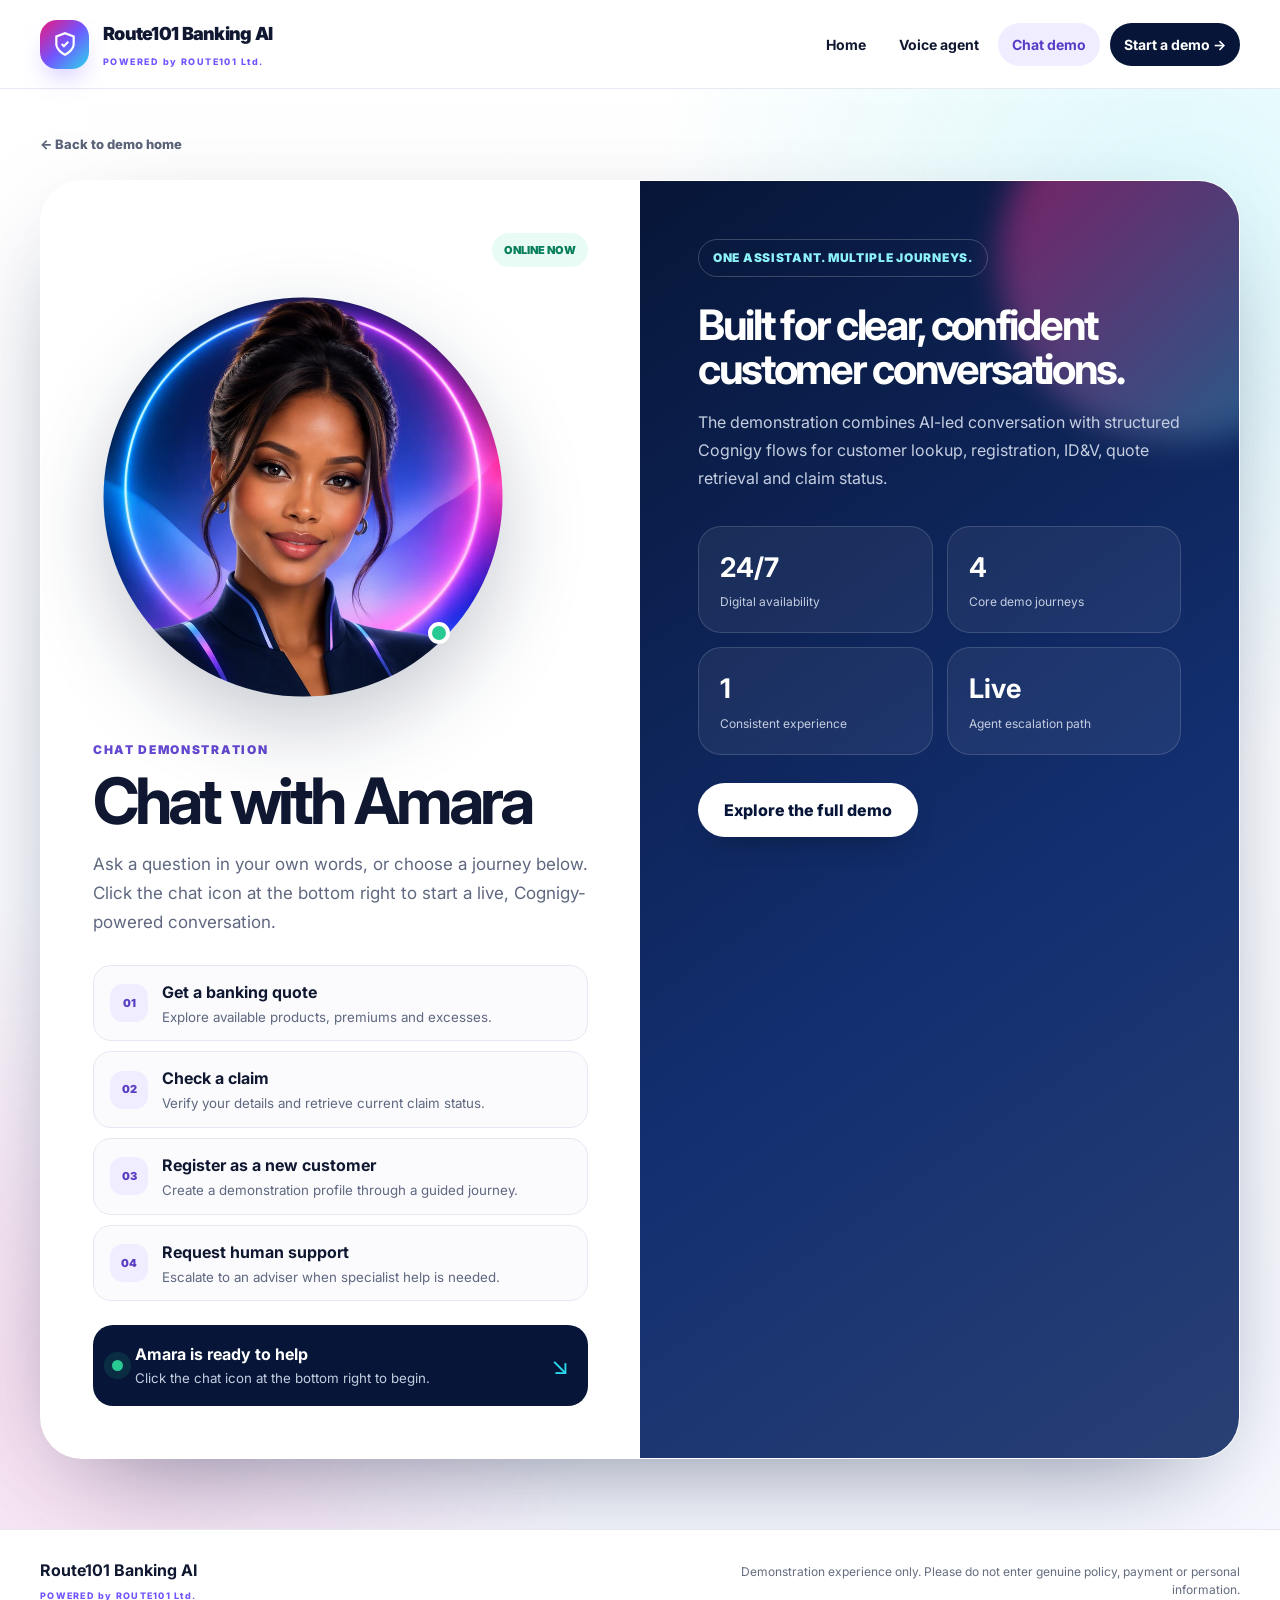
==== commit 39cc3232: "Add files via upload" ====
--- a/chat.html
+++ b/chat.html
@@ -1,87 +1,133 @@
-<!doctype html><html lang="en-GB"><head><meta charset="UTF-8"><meta name="viewport" content="width=device-width,initial-scale=1"><meta name="description" content="Launch the Amara Route101 chat demonstration."><meta name="theme-color" content="#071638"><title>Chat with Amara | Route101 Banking AI</title><link rel="stylesheet" href="styles.css"></head><body data-page="chat"><header class="site-header"><div class="wrap nav"><a class="brand" href="index.html" aria-label="Route101 Banking AI home"><span class="brand-mark"><svg viewBox="0 0 24 24" fill="none" stroke="currentColor" stroke-width="2"><path d="M12 22s8-4 8-10V5l-8-3-8 3v7c0 6 8 10 8 10z"/><path d="m9 12 2 2 4-4"/></svg></span><span class="brand-copy"><span class="brand-title">Route101 Banking AI</span><span class="brand-subtitle">POWERED by ROUTE101 Ltd.</span></span></a><button class="menu" aria-label="Toggle navigation" aria-expanded="false">☰</button><nav class="nav-links"><a data-page="home" href="index.html">Home</a><a data-page="voice" href="voice.html">Voice agent</a><a data-page="chat" href="chat.html">Chat demo</a><a class="nav-cta" href="chat.html">Start a demo →</a></nav></div></header><main class="experience-page"><section class="experience-hero"><div class="wrap"><a class="back" href="index.html">← Back to demo home</a><div class="experience-shell">
+<!doctype html>
+<html lang="en-GB">
+<head>
+  <meta charset="UTF-8">
+  <meta name="viewport" content="width=device-width,initial-scale=1">
+  <meta name="description" content="Chat with Amara, the Route101 AI Banking Adviser. Quotes, claim status, registration and human handover.">
+  <meta name="theme-color" content="#071638">
+  <title>Chat with Amara | Route101 Banking AI</title>
 
-<section class="agent-profile">
+  <link rel="preconnect" href="https://fonts.googleapis.com">
+  <link rel="preconnect" href="https://fonts.gstatic.com" crossorigin>
+  <link rel="stylesheet" href="https://fonts.googleapis.com/css2?family=Inter:wght@400;500;600;700;800;900&display=swap">
+  <link rel="stylesheet" href="styles.css">
+</head>
+<body data-page="chat">
 
-    <div class="profile-top">
-        <span class="availability">Online now</span>
+<header class="site-header">
+  <div class="wrap nav">
+    <a class="brand" href="index.html" aria-label="Route101 Banking AI home">
+      <span class="brand-mark" aria-hidden="true">
+        <svg viewBox="0 0 24 24" fill="none" stroke="currentColor" stroke-width="2"><path d="M12 22s8-4 8-10V5l-8-3-8 3v7c0 6 8 10 8 10z"/><path d="m9 12 2 2 4-4"/></svg>
+      </span>
+      <span class="brand-copy">
+        <span class="brand-title">Route101 Banking AI</span>
+        <span class="brand-subtitle">POWERED by ROUTE101 Ltd.</span>
+      </span>
+    </a>
+    <button class="menu" type="button" aria-label="Toggle navigation" aria-expanded="false">☰</button>
+    <nav class="nav-links" aria-label="Main">
+      <a data-page="home" href="index.html">Home</a>
+      <a data-page="voice" href="voice.html">Voice agent</a>
+      <a data-page="chat" href="chat.html">Chat demo</a>
+      <a class="nav-cta" href="chat.html">Start a demo →</a>
+    </nav>
+  </div>
+</header>
+
+<main class="experience-page">
+  <section class="experience-hero">
+    <div class="wrap">
+      <a class="back" href="index.html">← Back to demo home</a>
+
+      <div class="experience-shell">
+        <section class="agent-profile">
+          <div class="profile-top">
+            <span class="availability">Online now</span>
+          </div>
+
+          <div class="amara-portrait">
+            <img src="amara-static-hd.webp" width="800" height="800" alt="Amara, AI Banking Adviser">
+            <span class="status" aria-hidden="true"></span>
+          </div>
+
+          <div class="kicker">Chat demonstration</div>
+          <h1>Chat with Amara</h1>
+          <p>Ask a question in your own words, or choose a journey below. Click the chat icon at the bottom right to start a live, Cognigy-powered conversation.</p>
+
+          <div class="journey-list">
+            <div>
+              <span>01</span>
+              <p>
+                <strong>Get a banking quote</strong>
+                <small>Explore available products, premiums and excesses.</small>
+              </p>
+            </div>
+            <div>
+              <span>02</span>
+              <p>
+                <strong>Check a claim</strong>
+                <small>Verify your details and retrieve current claim status.</small>
+              </p>
+            </div>
+            <div>
+              <span>03</span>
+              <p>
+                <strong>Register as a new customer</strong>
+                <small>Create a demonstration profile through a guided journey.</small>
+              </p>
+            </div>
+            <div>
+              <span>04</span>
+              <p>
+                <strong>Request human support</strong>
+                <small>Escalate to an adviser when specialist help is needed.</small>
+              </p>
+            </div>
+          </div>
+
+          <div class="chat-callout">
+            <span class="pulse-dot" aria-hidden="true"></span>
+            <div>
+              <strong>Amara is ready to help</strong>
+              <small>Click the chat icon at the bottom right to begin.</small>
+            </div>
+            <span class="arrow" aria-hidden="true">↘</span>
+          </div>
+        </section>
+
+        <aside class="impact-panel">
+          <div class="impact-orb" aria-hidden="true"></div>
+          <span class="section-label light">One assistant. Multiple journeys.</span>
+          <h2>Built for clear, confident customer conversations.</h2>
+          <p>The demonstration combines AI-led conversation with structured Cognigy flows for customer lookup, registration, ID&amp;V, quote retrieval and claim status.</p>
+
+          <div class="metric-grid">
+            <div><strong>24/7</strong><span>Digital availability</span></div>
+            <div><strong>4</strong><span>Core demo journeys</span></div>
+            <div><strong>1</strong><span>Consistent experience</span></div>
+            <div><strong>Live</strong><span>Agent escalation path</span></div>
+          </div>
+
+          <a class="btn btn-light" href="index.html">Explore the full demo</a>
+        </aside>
+      </div>
     </div>
+  </section>
+</main>
 
-    <div style="margin:20px 0 30px;max-width:420px;">
-        <img
-            class="amara-motion" src="amara-idle-natural.webp" data-idle-src="amara-idle-natural.webp" data-speaking-src="amara-speaking-loop.webp" data-static-src="amara-static-fallback.webp"
-            alt="Amara"
-            style="
-                width:100%;
-                border-radius:32px;
-                display:block;
-                boxcorner to start a live
-        Cognigy-powered conversation.
-    </p>
+<footer class="site-footer">
+  <div class="wrap footer-inner">
+    <div class="footer-brand">
+      <strong>Route101 Banking AI</strong>
+      <span>POWERED by ROUTE101 Ltd.</span>
+    </div>
+    <p>Demonstration experience only. Please do not enter genuine policy, payment or personal information.</p>
+  </div>
+</footer>
 
-    <div class="journey-list">
-
-        <div>
-            <span>01</span>
-            <p>
-                <strong>Get an banking quote</strong>
-                <small>
-                    Explore available products, premiums and excesses.
-                </small>
-            </p>
-        </div>
-
-        <div>
-            <span>02</span>
-            <p>
-                <strong>Check a claim</strong>
-                <small>
-                    Verify your details and retrieve current claim status.
-                </small>
-            </p>
-        </div>
-
-        <div>
-            <span>03</span>
-            <p>
-                <strong>Register as a new customer</strong>
-                <small>
-                    Create a demonstration profile through a guided journey.
-                </small>
-            </p>
-        </div>
-
-        <div>
-            <span>04</span>
-            <p>
-                <strong>Request human support</strong>
-                <small>
-                    Escalate to an adviser when specialist help is needed.
-                </small>
-            </p>
-        </div>
-
-    </div>
-
-    <div class="chat-callout">
-
-        <span class="pulse-dot"></span>
-
-        <div>
-            <strong>
-                Henry‑James is ready to help
-            </strong>
-            <small>
-                Click the chat icon below right to begin.
-            </small>
-        </div>
-
-        <span class="arrow">↘</span>
-
-    </div>
-
-</section>
-
-<aside class="impact-panel"><div class="impact-orb"></div><span class="section-label light">One assistant. Multiple journeys.</span><h2>Built for clear, confident customer conversations.</h2><p>The demonstration combines AI-led conversation with structured Cognigy flows for customer lookup, registration, ID&amp;V, quote retrieval and claim status.</p><div class="metric-grid"><div><strong>24/7</strong><span>Digital availability</span></div><div><strong>4</strong><span>Core demo journeys</span></div><div><strong>1</strong><span>Consistent experience</span></div><div><strong>Live</strong><span>Agent escalation path</span></div></div><a class="btn btn-light" href="index.html">Explore the full demo</a></aside></div></div></section></main><footer class="site-footer"><div class="wrap footer-inner"><div class="footer-brand"><strong>Route101 Banking AI</strong><span>POWERED by ROUTE101 Ltd.</span></div><p>Demonstration experience only. Please do not enter genuine policy, payment or personal information.</p></div></footer><script src="app.js"></script><script src="https://github.com/Cognigy/Webchat/releases/latest/download/webchat.js"></script>
+<script src="app.js"></script>
+<script src="https://github.com/Cognigy/Webchat/releases/latest/download/webchat.js"></script>
 
 <script>
 initWebchat(
@@ -111,5 +157,5 @@
 
 },3000);
 </script>
-``
-</body></html>+</body>
+</html>
--- a/styles.css
+++ b/styles.css
@@ -1,110 +1,966 @@
-@import url('https://fonts.googleapis.com/css2?family=Inter:wght@400;500;600;700;800;900&display=swap');
-:root{--navy:#071638;--navy2:#0d2458;--pink:#ed177b;--violet:#7255ff;--cyan:#2ad8ea;--paper:#f7f8ff;--ink:#101831;--muted:#667085;--green:#28c993;--line:#e5e8f2;--shadow:0 28px 90px -42px rgba(7,22,56,.48)}*{box-sizing:border-box}html{scroll-behavior:smooth}body{margin:0;background:var(--paper);color:var(--ink);font-family:Inter,system-ui,sans-serif}a{text-decoration:none;color:inherit}.wrap{width:min(1200px,calc(100% - 40px));margin:auto}.site-header{position:sticky;top:0;z-index:50;background:rgba(255,255,255,.9);border-bottom:1px solid rgba(229,232,242,.9);backdrop-filter:blur(18px)}.nav{min-height:88px;display:flex;align-items:center;justify-content:space-between;gap:22px}.brand{display:flex;align-items:center;gap:14px}.brand-mark{width:49px;height:49px;display:grid;place-items:center;border-radius:17px;color:#fff;background:linear-gradient(135deg,var(--pink),var(--violet),var(--cyan));box-shadow:0 14px 30px -15px var(--violet)}.brand-mark svg{width:26px}.brand-copy{display:flex;flex-direction:column}.brand-title{font-size:18px;font-weight:900;letter-spacing:-.04em}.brand-subtitle{margin-top:8px;font-size:9px;font-weight:800;letter-spacing:.16em;color:var(--violet)}.nav-links{display:flex;align-items:center;gap:5px}.nav-links a{padding:11px 14px;border-radius:999px;font-size:14px;font-weight:700}.nav-links a:hover,.nav-links a.active{background:#efedff;color:#583bc7}.nav-links .nav-cta{margin-left:5px;background:var(--navy);color:#fff}.menu{display:none;border:0;background:none;font-size:25px}.hero{padding:84px 0 100px;background:radial-gradient(circle at 10% 4%,rgba(237,23,123,.16),transparent 28%),radial-gradient(circle at 90% 28%,rgba(42,216,234,.17),transparent 28%),linear-gradient(180deg,#fff,var(--paper))}.hero-grid{display:grid;grid-template-columns:1.04fr .96fr;gap:72px;align-items:center}.eyebrow,.section-label{display:inline-flex;padding:9px 14px;border:1px solid #ddd4ff;border-radius:999px;color:#5b3fc2;font-size:12px;font-weight:900;letter-spacing:.06em;text-transform:uppercase}.hero h1{margin:24px 0;font-size:clamp(49px,6.1vw,78px);line-height:.98;letter-spacing:-.065em}.gradient{background:linear-gradient(90deg,var(--pink),var(--violet),#08b9ce);-webkit-background-clip:text;background-clip:text;color:transparent}.lead{max-width:620px;color:var(--muted);font-size:19px;line-height:1.67}.actions{display:flex;flex-wrap:wrap;gap:12px;margin-top:34px}.btn{display:inline-flex;align-items:center;justify-content:center;min-height:54px;padding:0 25px;border:1px solid transparent;border-radius:999px;font-weight:800;transition:.2s}.btn:hover{transform:translateY(-2px)}.btn-primary{background:var(--violet);color:#fff;box-shadow:0 19px 38px -19px rgba(114,85,255,.9)}.btn-secondary{border-color:#cfd4e3;background:#fff}.btn-light{margin-top:28px;background:#fff;color:var(--navy)}.proof{display:flex;flex-wrap:wrap;gap:22px;margin-top:28px;color:#566076;font-size:13px;font-weight:600}.proof span:before{content:'✓';margin-right:7px;color:#05865f}.portrait-wrap{position:relative;max-width:485px;margin-left:auto}.portrait-glow{position:absolute;inset:-18px;border-radius:44px;background:linear-gradient(145deg,rgba(237,23,123,.44),rgba(114,85,255,.2),rgba(42,216,234,.4));filter:blur(24px)}.portrait-card{position:relative;overflow:hidden;min-height:580px;border-radius:40px;background:var(--navy);box-shadow:var(--shadow)}.portrait-card img{position:absolute;width:100%;height:100%;object-fit:cover}.portrait-card:after{content:'';position:absolute;inset:0;background:linear-gradient(180deg,transparent 48%,rgba(3,9,30,.94))}.agent-badge{position:absolute;z-index:2;left:25px;right:25px;bottom:24px;display:flex;justify-content:space-between;padding:18px;border-radius:24px;background:rgba(7,22,56,.75);color:#fff}.agent-badge small{display:block;color:#c5cee3}.online{color:#a8f4db}.wave{position:absolute;z-index:2;left:26px;top:25px;display:flex;gap:4px;align-items:center;height:42px;padding:0 12px;border-radius:999px;background:rgba(7,22,56,.65)}.wave i{width:3px;height:22px;border-radius:8px;background:linear-gradient(var(--pink),var(--cyan));animation:wave 1.1s ease-in-out infinite}.wave i:nth-child(2n){height:32px;animation-delay:.15s}@keyframes wave{50%{transform:scaleY(.4)}}.feature-section{padding:78px 0}.section-intro{text-align:center;max-width:760px;margin:0 auto 36px}.section-intro h2{margin:20px 0 10px;font-size:38px;letter-spacing:-.05em}.section-intro p,.feature p{color:var(--muted);line-height:1.68}.features{display:grid;grid-template-columns:repeat(3,1fr);gap:20px}.feature{padding:30px;border-radius:31px;background:#fff;box-shadow:var(--shadow)}.feature-icon{display:grid;place-items:center;width:50px;height:50px;border-radius:17px;background:#efedff;color:#6548d1;font-size:23px}.site-footer{padding:28px 0;border-top:1px solid var(--line);background:#fff}.footer-inner{display:flex;justify-content:space-between;align-items:center;gap:24px}.footer-brand{display:flex;flex-direction:column}.footer-brand span{margin-top:7px;color:var(--violet);font-size:9px;font-weight:800;letter-spacing:.14em}.footer-inner p{max-width:520px;color:#70798b;font-size:12px;text-align:right}.experience-page{min-height:calc(100vh - 160px);background:radial-gradient(circle at 8% 90%,rgba(237,23,123,.13),transparent 28%),radial-gradient(circle at 92% 10%,rgba(42,216,234,.16),transparent 30%),linear-gradient(180deg,#fff,var(--paper))}.experience-hero{padding:42px 0 70px}.back{display:inline-block;margin-bottom:25px;color:#596277;font-size:13px;font-weight:800}.experience-shell{display:grid;grid-template-columns:1fr 1fr;overflow:hidden;min-height:650px;border:1px solid rgba(255,255,255,.9);border-radius:42px;background:#fff;box-shadow:0 38px 110px -48px rgba(7,22,56,.6)}.agent-profile{padding:52px}.profile-top{
-display:flex;
-justify-content:flex-end;
-margin-bottom:20px;
-}.mini-person{position:relative}.mini-person img{
-    width:220px;
-    height:220px; object-fit:cover;border-radius:26px;box-shadow:0 16px 38px -20px #071638}.status{position:absolute;right:-3px;bottom:1px;width:20px;height:20px;border:4px solid #fff;border-radius:50%;background:var(--green)}.availability{padding:9px 12px;border-radius:999px;background:#e8fbf4;color:#087e5d;font-size:11px;font-weight:900;text-transform:uppercase}.voice-badge{background:#efedff;color:#5b3fc2}.kicker{margin:34px 0 10px;color:#6548d1;font-size:12px;font-weight:900;letter-spacing:.14em;text-transform:uppercase}.agent-profile h1{max-width:560px;margin:0 0 15px;font-size:clamp(42px,5vw,64px);line-height:1;letter-spacing:-.06em}.agent-profile>p{max-width:620px;color:var(--muted);font-size:17px;line-height:1.7}.journey-list{display:grid;gap:10px;margin-top:28px}.journey-list>div{display:flex;align-items:center;gap:14px;padding:14px 16px;border:1px solid var(--line);border-radius:18px;background:#fbfbfe}.journey-list>div>span{display:grid;place-items:center;flex:0 0 38px;height:38px;border-radius:13px;background:#efedff;color:#5b3fc2;font-size:11px;font-weight:900}.journey-list p{display:flex;flex-direction:column;margin:0}.journey-list small{margin-top:4px;color:var(--muted);line-height:1.4}.chat-callout{display:flex;align-items:center;gap:12px;margin-top:24px;padding:17px 19px;border-radius:20px;background:var(--navy);color:#fff}.chat-callout div{display:flex;flex-direction:column}.chat-callout small{margin-top:3px;color:#c4cde0}.pulse-dot{width:11px;height:11px;border-radius:50%;background:var(--green);box-shadow:0 0 0 8px rgba(40,201,147,.13)}.chat-callout .arrow{margin-left:auto;color:var(--cyan);font-size:24px}.impact-panel{position:relative;overflow:hidden;padding:58px;background:linear-gradient(145deg,var(--navy),#132f70 58%,#294074);color:#fff}.impact-orb{position:absolute;right:-120px;top:-100px;width:360px;height:360px;border-radius:50%;background:linear-gradient(135deg,rgba(237,23,123,.55),rgba(42,216,234,.35));filter:blur(16px)}.impact-panel>*:not(.impact-orb){position:relative}.section-label.light{border-color:rgba(255,255,255,.2);color:#8cf1f8}.impact-panel h2{margin:26px 0 16px;font-size:42px;line-height:1.06;letter-spacing:-.055em}.impact-panel>p{color:#c5cee1;line-height:1.75}.metric-grid{display:grid;grid-template-columns:1fr 1fr;gap:14px;margin-top:34px}.metric-grid div{padding:21px;border:1px solid rgba(255,255,255,.14);border-radius:23px;background:rgba(255,255,255,.06);backdrop-filter:blur(8px)}.metric-grid strong{display:block;font-size:27px}.metric-grid span{display:block;margin-top:5px;color:#c4cde0;font-size:12px}.voice-panel{background:linear-gradient(145deg,#30125d,#5c2fa0 58%,#0b708c)}.voice-visual{height:92px;display:flex;align-items:center;justify-content:center;gap:8px;margin:32px 0;border-radius:26px;background:linear-gradient(135deg,#f4f1ff,#ecfbfd)}.voice-visual span{width:6px;border-radius:99px;background:linear-gradient(var(--pink),var(--violet),var(--cyan));animation:voice 1.2s ease-in-out infinite}.voice-visual span:nth-child(1),.voice-visual span:nth-child(9){height:18px}.voice-visual span:nth-child(2),.voice-visual span:nth-child(8){height:34px;animation-delay:.1s}.voice-visual span:nth-child(3),.voice-visual span:nth-child(7){height:52px;animation-delay:.2s}.voice-visual span:nth-child(4),.voice-visual span:nth-child(6){height:68px;animation-delay:.3s}.voice-visual span:nth-child(5){height:78px;animation-delay:.4s}@keyframes voice{50%{transform:scaleY(.35)}}.scenario-stack{display:grid;gap:12px;margin-top:30px}.scenario-stack div{display:flex;flex-direction:column;padding:18px;border:1px solid rgba(255,255,255,.15);border-radius:19px;background:rgba(255,255,255,.07)}.scenario-stack span{margin-top:6px;color:#d4d6e9;font-size:12px}.cognigy-webchat{z-index:1000!important}@media(max-width:900px){.nav-links{display:none}.menu{display:block}.nav-links.open{position:absolute;top:88px;left:0;right:0;display:flex;flex-direction:column;padding:15px;background:#fff}.hero-grid,.features,.experience-shell{grid-template-columns:1fr}.portrait-wrap{width:100%;margin:auto}.impact-panel{min-height:560px}.footer-inner{align-items:flex-start;flex-direction:column}.footer-inner p{text-align:left}}@media(max-width:590px){.wrap{width:calc(100% - 28px)}.hero{padding:56px 0}.hero h1{font-size:46px}.actions{flex-direction:column}.btn{width:100%}.portrait-card{min-height:520px}.agent-profile,.impact-panel{padding:30px 24px}.experience-shell{border-radius:28px}.agent-profile h1,.impact-panel h2{font-size:38px}.metric-grid{grid-template-columns:1fr 1fr}.brand-title{font-size:15px}.brand-subtitle{font-size:8px}}
-.hero-chat-avatar{
-    position:relative;
-    margin:30px 0 35px;
-}
-
-.hero-chat-avatar img{
-    width:220px;
-    height:220px;
-    object-fit:cover;
-    border-radius:32px;
-    box-shadow:
-        0 30px 70px rgba(7,22,56,.25);
-}
-
-.hero-chat-avatar .status{
-    width:26px;
-    height:26px;
-    right:8px;
-    bottom:8px;
-}
-
-.premium-chat-launch{
-    align-items:center;
-    gap:20px;
-    padding:24px;
-    border-radius:24px;
-    background:linear-gradient(
-        135deg,
-        #071638,
-        #173d87
-    );
-    color:#fff;
-    margin-top:28px;
-}
-
-.launch-avatar{
-    width:95px;
-    height:95px;
-    object-fit:cover;
-    border-radius:24px;
-    border:3px solid rgba(255,255,255,.1);
-}
-
-.launch-copy{
-    display:flex;
-    flex-direction:column;
-}
-
-.live-badge{
-    display:inline-block;
-    width:fit-content;
-    margin-bottom:10px;
-    padding:6px 12px;
-    border-radius:999px;
-    background:#28c993;
-    color:#071638;
-    font-size:11px;
-    font-weight:900;
-    letter-spacing:.08em;
-}
-
-.launch-copy strong{
-    font-size:28px;
-    margin-bottom:6px;
-}
-
-.launch-copy small{
-    color:#d4def3;
-    font-size:14px;
-}
-
-.launch-direction{
-    margin-top:12px;
-    color:#8cf1f8;
-    font-size:15px;
-    font-weight:700;
-    animation:chatHint 2s infinite;
-}
-
-@keyframes chatHint{
-    50%{
-        transform:translateX(8px);
-    }
-}
-
-@media(max-width:590px){
-
-    .hero-chat-avatar img{
-        width:170px;
-        height:170px;
-    }
-
-    .premium-chat-launch{
-        flex-direction:column;
-        text-align:center;
-    }
-
-    .launch-copy strong{
-        font-size:22px;
-    }
-}
-.amara-motion{transition:opacity .18s ease}@media(prefers-reduced-motion:reduce){.amara-motion{content:url("amara-static-fallback.webp")}}
+/* ==========================================================================
+   Route101 Banking AI — shared styles
+   ========================================================================== */
+
+:root {
+  --navy: #071638;
+  --navy-2: #0d2458;
+  --pink: #ed177b;
+  --violet: #7255ff;
+  --violet-deep: #5b3fc2;
+  --cyan: #2ad8ea;
+  --paper: #f7f8ff;
+  --ink: #101831;
+  --muted: #5f6880;
+  --green: #28c993;
+  --line: #e5e8f2;
+  --shadow: 0 28px 90px -42px rgba(7, 22, 56, .48);
+  --focus: #5b3fc2;
+  --ease: cubic-bezier(.2, .7, .2, 1);
+}
+
+*,
+*::before,
+*::after { box-sizing: border-box; }
+
+html { scroll-behavior: smooth; }
+
+body {
+  margin: 0;
+  background: var(--paper);
+  color: var(--ink);
+  font-family: Inter, system-ui, -apple-system, "Segoe UI", sans-serif;
+  -webkit-font-smoothing: antialiased;
+  line-height: 1.5;
+}
+
+a { color: inherit; text-decoration: none; }
+img { display: block; max-width: 100%; }
+button { font: inherit; }
+
+:focus-visible {
+  outline: 3px solid var(--focus);
+  outline-offset: 4px;
+  border-radius: 8px;
+}
+
+.wrap {
+  width: min(1200px, calc(100% - 40px));
+  margin: 0 auto;
+}
+
+/* ---------- Header & navigation ---------- */
+
+.site-header {
+  position: sticky;
+  top: 0;
+  z-index: 50;
+  background: rgba(255, 255, 255, .9);
+  border-bottom: 1px solid rgba(229, 232, 242, .9);
+  backdrop-filter: blur(18px);
+  -webkit-backdrop-filter: blur(18px);
+}
+
+.nav {
+  min-height: 88px;
+  display: flex;
+  align-items: center;
+  justify-content: space-between;
+  gap: 22px;
+}
+
+.brand { display: flex; align-items: center; gap: 14px; }
+
+.brand-mark {
+  width: 49px;
+  height: 49px;
+  display: grid;
+  place-items: center;
+  border-radius: 17px;
+  color: #fff;
+  background: linear-gradient(135deg, var(--pink), var(--violet), var(--cyan));
+  box-shadow: 0 14px 30px -15px var(--violet);
+}
+
+.brand-mark svg { width: 26px; }
+
+.brand-copy { display: flex; flex-direction: column; }
+
+.brand-title { font-size: 18px; font-weight: 900; letter-spacing: -.04em; }
+
+.brand-subtitle {
+  margin-top: 8px;
+  font-size: 9px;
+  font-weight: 800;
+  letter-spacing: .16em;
+  color: var(--violet);
+}
+
+.nav-links { display: flex; align-items: center; gap: 5px; }
+
+.nav-links a {
+  padding: 11px 14px;
+  border-radius: 999px;
+  font-size: 14px;
+  font-weight: 700;
+  transition: background-color .2s var(--ease), color .2s var(--ease);
+}
+
+.nav-links a:hover,
+.nav-links a.active { background: #efedff; color: #583bc7; }
+
+.nav-links .nav-cta { margin-left: 5px; background: var(--navy); color: #fff; }
+.nav-links .nav-cta:hover { background: var(--navy-2); color: #fff; }
+
+.menu {
+  display: none;
+  border: 0;
+  background: none;
+  font-size: 25px;
+  line-height: 1;
+  padding: 10px;
+  cursor: pointer;
+  color: var(--ink);
+}
+
+/* ---------- Shared components ---------- */
+
+.eyebrow,
+.section-label {
+  display: inline-flex;
+  padding: 9px 14px;
+  border: 1px solid #ddd4ff;
+  border-radius: 999px;
+  color: var(--violet-deep);
+  font-size: 12px;
+  font-weight: 900;
+  letter-spacing: .06em;
+  text-transform: uppercase;
+}
+
+.gradient {
+  background: linear-gradient(90deg, var(--pink), var(--violet), #08b9ce);
+  -webkit-background-clip: text;
+  background-clip: text;
+  color: transparent;
+}
+
+.btn {
+  display: inline-flex;
+  align-items: center;
+  justify-content: center;
+  gap: 9px;
+  min-height: 54px;
+  padding: 0 25px;
+  border: 1px solid transparent;
+  border-radius: 999px;
+  font-weight: 800;
+  white-space: nowrap;
+  cursor: pointer;
+  transition: transform .18s var(--ease), box-shadow .18s var(--ease), filter .18s var(--ease), background-color .18s var(--ease);
+}
+
+.btn:hover { transform: translateY(-2px); }
+
+.btn svg { flex: 0 0 19px; display: block; }
+
+.btn-primary {
+  background: var(--violet);
+  color: #fff;
+  box-shadow: 0 19px 38px -19px rgba(114, 85, 255, .9);
+}
+
+.btn-primary:hover { background: #6748f0; }
+
+.btn-secondary { border-color: #cfd4e3; background: #fff; color: var(--ink); }
+.btn-secondary:hover { border-color: #b7bfd3; }
+
+.btn-light {
+  background: #fff;
+  color: var(--navy);
+  box-shadow: 0 14px 30px -18px rgba(0, 0, 0, .5);
+}
+
+.btn-voice-aqua {
+  background: linear-gradient(115deg, #06dfc5 0%, #32e89d 100%);
+  color: #073b3c;
+  border-color: #0ed9b8;
+  box-shadow: 0 10px 24px rgba(0, 190, 157, .22);
+}
+
+.btn-voice-aqua:hover { filter: brightness(1.04); box-shadow: 0 14px 28px rgba(0, 190, 157, .30); }
+
+.btn-ghost-light {
+  border-color: rgba(255, 255, 255, .25);
+  background: rgba(255, 255, 255, .06);
+  color: #fff;
+}
+
+.btn-ghost-light:hover { background: rgba(255, 255, 255, .12); }
+
+/* ---------- Home: hero ---------- */
+
+.hero {
+  position: relative;
+  overflow: hidden;
+  padding: 84px 0 100px;
+  background:
+    radial-gradient(circle at 10% 4%, rgba(237, 23, 123, .16), transparent 28%),
+    radial-gradient(circle at 90% 28%, rgba(42, 216, 234, .17), transparent 28%),
+    linear-gradient(180deg, #fff, var(--paper));
+}
+
+.hero-grid {
+  display: grid;
+  grid-template-columns: 1.04fr .96fr;
+  gap: 72px;
+  align-items: center;
+}
+
+.hero h1 {
+  margin: 24px 0;
+  font-size: clamp(49px, 6.1vw, 78px);
+  line-height: .98;
+  letter-spacing: -.065em;
+}
+
+.lead {
+  max-width: 620px;
+  color: var(--muted);
+  font-size: 19px;
+  line-height: 1.67;
+}
+
+.actions {
+  display: flex;
+  flex-wrap: wrap;
+  gap: 12px;
+  margin-top: 34px;
+}
+
+.proof {
+  display: flex;
+  flex-wrap: wrap;
+  gap: 22px;
+  margin-top: 28px;
+  color: #566076;
+  font-size: 13px;
+  font-weight: 600;
+}
+
+.proof span::before {
+  content: "✓";
+  margin-right: 7px;
+  color: #05865f;
+}
+
+/* ---------- Amara portrait (circular, living on home) ---------- */
+
+.portrait-wrap {
+  position: relative;
+  max-width: 485px;
+  margin-left: auto;
+  width: 100%;
+}
+
+.portrait-glow {
+  position: absolute;
+  inset: -18px;
+  border-radius: 44px;
+  background: linear-gradient(145deg, rgba(237, 23, 123, .44), rgba(114, 85, 255, .2), rgba(42, 216, 234, .4));
+  filter: blur(24px);
+  animation: glowDrift 9s ease-in-out infinite alternate;
+}
+
+@keyframes glowDrift {
+  from { opacity: .75; transform: scale(1) rotate(0deg); }
+  to   { opacity: 1;   transform: scale(1.03) rotate(3deg); }
+}
+
+.portrait-card {
+  position: relative;
+  overflow: hidden;
+  height: 600px;
+  margin: 0;
+  border-radius: 40px;
+  background:
+    radial-gradient(circle at 50% 38%, rgba(42, 216, 234, .18), transparent 58%),
+    var(--navy);
+  box-shadow: var(--shadow);
+}
+
+.portrait-card::after {
+  content: "";
+  position: absolute;
+  inset: 0;
+  pointer-events: none;
+  background: linear-gradient(180deg, transparent 52%, rgba(3, 9, 30, .92));
+}
+
+/* Stage: square area that holds the circular portrait */
+.amara-stage {
+  position: absolute;
+  left: 50%;
+  top: 62px;
+  width: 88%;
+  aspect-ratio: 1 / 1;
+  transform: translateX(-50%);
+  touch-action: none;
+}
+
+/* The source art is a circle on an opaque near-white square; clip to the circle */
+.amara-stage img {
+  width: 100%;
+  height: 100%;
+  object-fit: cover;
+  clip-path: circle(47.5% at 50% 50%);
+  transform-origin: 50% 50%;
+  will-change: transform;
+  user-select: none;
+  -webkit-user-drag: none;
+}
+
+.speech {
+  position: absolute;
+  z-index: 3;
+  top: 22px;
+  right: 22px;
+  max-width: 220px;
+  padding: 13px 16px;
+  border: 1px solid rgba(255, 255, 255, .14);
+  border-radius: 18px 18px 6px 18px;
+  background: rgba(255, 255, 255, .94);
+  color: var(--ink);
+  box-shadow: 0 16px 34px -18px rgba(0, 0, 0, .5);
+  font-size: 14px;
+  font-weight: 600;
+  line-height: 1.4;
+}
+
+.speech p { margin: 0; min-height: 2.8em; }
+
+.speech .caret {
+  display: inline-block;
+  width: 2px;
+  height: 1em;
+  margin-left: 2px;
+  vertical-align: -.15em;
+  background: var(--violet);
+  animation: blink 1s steps(1) infinite;
+}
+
+@keyframes blink { 50% { opacity: 0; } }
+
+.wave {
+  position: absolute;
+  z-index: 2;
+  left: 26px;
+  top: 25px;
+  display: flex;
+  gap: 4px;
+  align-items: center;
+  height: 42px;
+  padding: 0 12px;
+  border-radius: 999px;
+  background: rgba(7, 22, 56, .65);
+}
+
+.wave i {
+  width: 3px;
+  height: 22px;
+  border-radius: 8px;
+  background: linear-gradient(var(--pink), var(--cyan));
+  animation: wave 1.1s ease-in-out infinite;
+}
+
+.wave i:nth-child(2n) { height: 32px; animation-delay: .15s; }
+
+.portrait-card.is-speaking .wave i { animation-duration: .55s; }
+
+@keyframes wave { 50% { transform: scaleY(.4); } }
+
+.agent-badge {
+  position: absolute;
+  z-index: 2;
+  left: 25px;
+  right: 25px;
+  bottom: 24px;
+  display: flex;
+  justify-content: space-between;
+  align-items: center;
+  padding: 18px;
+  border: 1px solid rgba(255, 255, 255, .08);
+  border-radius: 24px;
+  background: rgba(7, 22, 56, .75);
+  backdrop-filter: blur(8px);
+  -webkit-backdrop-filter: blur(8px);
+  color: #fff;
+}
+
+.agent-badge strong { display: block; font-size: 17px; }
+.agent-badge small { display: block; color: #c5cee3; font-size: 13px; }
+
+.online {
+  display: inline-flex;
+  align-items: center;
+  gap: 7px;
+  color: #a8f4db;
+  font-size: 13px;
+  font-weight: 700;
+}
+
+.online::before {
+  content: "";
+  width: 8px;
+  height: 8px;
+  border-radius: 50%;
+  background: var(--green);
+  animation: pingDot 2.4s ease-out infinite;
+}
+
+@keyframes pingDot {
+  0%   { box-shadow: 0 0 0 0 rgba(40, 201, 147, .6); }
+  70%  { box-shadow: 0 0 0 9px rgba(40, 201, 147, 0); }
+  100% { box-shadow: 0 0 0 0 rgba(40, 201, 147, 0); }
+}
+
+/* ---------- Home: sections ---------- */
+
+.feature-section { padding: 78px 0; }
+
+.section-intro {
+  max-width: 760px;
+  margin: 0 auto 36px;
+  text-align: center;
+}
+
+.section-intro h2 {
+  margin: 20px 0 10px;
+  font-size: 38px;
+  letter-spacing: -.05em;
+  line-height: 1.1;
+}
+
+.section-intro p,
+.feature p,
+.channel p { color: var(--muted); line-height: 1.68; }
+
+.features {
+  display: grid;
+  grid-template-columns: repeat(3, 1fr);
+  gap: 20px;
+}
+
+.feature,
+.channel {
+  padding: 30px;
+  border-radius: 31px;
+  background: #fff;
+  box-shadow: var(--shadow);
+  transition: transform .3s var(--ease), box-shadow .3s var(--ease);
+}
+
+.feature:hover,
+.channel:hover { transform: translateY(-4px); }
+
+.feature h3,
+.channel h3 { margin: 18px 0 8px; font-size: 20px; letter-spacing: -.02em; }
+
+.feature-icon {
+  display: grid;
+  place-items: center;
+  width: 50px;
+  height: 50px;
+  border-radius: 17px;
+  background: #efedff;
+  color: #6548d1;
+  font-size: 23px;
+}
+
+.channels {
+  display: grid;
+  grid-template-columns: 1fr 1fr;
+  gap: 20px;
+}
+
+.channel {
+  position: relative;
+  display: flex;
+  flex-direction: column;
+  padding: 36px;
+  overflow: hidden;
+}
+
+.channel::after {
+  content: "";
+  position: absolute;
+  right: -60px;
+  top: -60px;
+  width: 200px;
+  height: 200px;
+  border-radius: 50%;
+  background: linear-gradient(135deg, rgba(237, 23, 123, .14), rgba(42, 216, 234, .16));
+  pointer-events: none;
+}
+
+.channel-icon {
+  display: grid;
+  place-items: center;
+  width: 58px;
+  height: 58px;
+  border-radius: 20px;
+  background: linear-gradient(135deg, var(--violet), var(--cyan));
+  color: #fff;
+  font-size: 26px;
+}
+
+.channel-link {
+  margin-top: auto;
+  padding-top: 22px;
+  color: var(--violet-deep);
+  font-weight: 800;
+}
+
+.channel-link::after { content: " →"; }
+
+.cta-band {
+  position: relative;
+  overflow: hidden;
+  margin: 20px 0 80px;
+  padding: 64px 48px;
+  border-radius: 40px;
+  background: linear-gradient(120deg, var(--navy) 0%, #173d87 60%, #2a4f9c 100%);
+  color: #fff;
+  text-align: center;
+  box-shadow: var(--shadow);
+}
+
+.cta-band::before {
+  content: "";
+  position: absolute;
+  left: -120px;
+  bottom: -160px;
+  width: 420px;
+  height: 420px;
+  border-radius: 50%;
+  background: radial-gradient(circle, rgba(237, 23, 123, .45), transparent 65%);
+  pointer-events: none;
+}
+
+.cta-band h2 {
+  position: relative;
+  margin: 18px 0 12px;
+  font-size: 40px;
+  line-height: 1.08;
+  letter-spacing: -.05em;
+}
+
+.cta-band p {
+  position: relative;
+  max-width: 620px;
+  margin: 0 auto;
+  color: #c9d3e8;
+  font-size: 17px;
+  line-height: 1.6;
+}
+
+.cta-band .actions { justify-content: center; position: relative; }
+
+.cta-band .section-label {
+  position: relative;
+  border-color: rgba(255, 255, 255, .2);
+  color: #8cf1f8;
+}
+
+/* ---------- Footer ---------- */
+
+.site-footer {
+  padding: 28px 0;
+  border-top: 1px solid var(--line);
+  background: #fff;
+}
+
+.footer-inner {
+  display: flex;
+  justify-content: space-between;
+  align-items: center;
+  gap: 24px;
+}
+
+.footer-brand { display: flex; flex-direction: column; }
+
+.footer-brand span {
+  margin-top: 7px;
+  color: var(--violet);
+  font-size: 9px;
+  font-weight: 800;
+  letter-spacing: .14em;
+}
+
+.footer-inner p {
+  max-width: 520px;
+  margin: 0;
+  color: #646d80;
+  font-size: 12px;
+  text-align: right;
+}
+
+/* ---------- Chat & voice experience pages ---------- */
+
+.experience-page {
+  min-height: calc(100vh - 160px);
+  background:
+    radial-gradient(circle at 8% 90%, rgba(237, 23, 123, .13), transparent 28%),
+    radial-gradient(circle at 92% 10%, rgba(42, 216, 234, .16), transparent 30%),
+    linear-gradient(180deg, #fff, var(--paper));
+}
+
+.experience-hero { padding: 42px 0 70px; }
+
+.back {
+  display: inline-block;
+  margin-bottom: 25px;
+  color: #596277;
+  font-size: 13px;
+  font-weight: 800;
+}
+
+.back:hover { color: var(--violet-deep); }
+
+.experience-shell {
+  display: grid;
+  grid-template-columns: 1fr 1fr;
+  overflow: hidden;
+  min-height: 650px;
+  border: 1px solid rgba(255, 255, 255, .9);
+  border-radius: 42px;
+  background: #fff;
+  box-shadow: 0 38px 110px -48px rgba(7, 22, 56, .6);
+}
+
+.agent-profile { padding: 52px; }
+
+.profile-top {
+  display: flex;
+  justify-content: flex-end;
+  margin-bottom: 20px;
+}
+
+.availability {
+  padding: 9px 12px;
+  border-radius: 999px;
+  background: #e8fbf4;
+  color: #087e5d;
+  font-size: 11px;
+  font-weight: 900;
+  text-transform: uppercase;
+}
+
+/* Static Amara portrait for chat and voice pages (no animation) */
+.amara-portrait {
+  position: relative;
+  width: 100%;
+  max-width: 420px;
+  aspect-ratio: 1 / 1;
+  margin: 20px 0 30px;
+  filter: drop-shadow(0 30px 40px rgba(7, 22, 56, .22));
+}
+
+.amara-portrait img {
+  width: 100%;
+  height: 100%;
+  object-fit: cover;
+  clip-path: circle(47.5% at 50% 50%);
+}
+
+.amara-portrait .status {
+  position: absolute;
+  right: 12%;
+  bottom: 12%;
+  width: 22px;
+  height: 22px;
+  border: 4px solid #fff;
+  border-radius: 50%;
+  background: var(--green);
+}
+
+.kicker {
+  margin: 34px 0 10px;
+  color: #6548d1;
+  font-size: 12px;
+  font-weight: 900;
+  letter-spacing: .14em;
+  text-transform: uppercase;
+}
+
+.agent-profile h1 {
+  max-width: 560px;
+  margin: 0 0 15px;
+  font-size: clamp(42px, 5vw, 64px);
+  line-height: 1;
+  letter-spacing: -.06em;
+}
+
+.agent-profile > p {
+  max-width: 620px;
+  color: var(--muted);
+  font-size: 17px;
+  line-height: 1.7;
+}
+
+.journey-list {
+  display: grid;
+  gap: 10px;
+  margin-top: 28px;
+}
+
+.journey-list > div {
+  display: flex;
+  align-items: center;
+  gap: 14px;
+  padding: 14px 16px;
+  border: 1px solid var(--line);
+  border-radius: 18px;
+  background: #fbfbfe;
+}
+
+.journey-list > div > span {
+  display: grid;
+  place-items: center;
+  flex: 0 0 38px;
+  height: 38px;
+  border-radius: 13px;
+  background: #efedff;
+  color: var(--violet-deep);
+  font-size: 11px;
+  font-weight: 900;
+}
+
+.journey-list p { display: flex; flex-direction: column; margin: 0; }
+.journey-list small { margin-top: 4px; color: var(--muted); line-height: 1.4; }
+
+.chat-callout {
+  display: flex;
+  align-items: center;
+  gap: 12px;
+  margin-top: 24px;
+  padding: 17px 19px;
+  border-radius: 20px;
+  background: var(--navy);
+  color: #fff;
+}
+
+.chat-callout div { display: flex; flex-direction: column; }
+.chat-callout small { margin-top: 3px; color: #c4cde0; }
+
+.pulse-dot {
+  width: 11px;
+  height: 11px;
+  border-radius: 50%;
+  background: var(--green);
+  box-shadow: 0 0 0 8px rgba(40, 201, 147, .13);
+}
+
+.chat-callout .arrow { margin-left: auto; color: var(--cyan); font-size: 24px; }
+
+.impact-panel {
+  position: relative;
+  overflow: hidden;
+  padding: 58px;
+  background: linear-gradient(145deg, var(--navy), #132f70 58%, #294074);
+  color: #fff;
+}
+
+.impact-orb {
+  position: absolute;
+  right: -120px;
+  top: -100px;
+  width: 360px;
+  height: 360px;
+  border-radius: 50%;
+  background: linear-gradient(135deg, rgba(237, 23, 123, .55), rgba(42, 216, 234, .35));
+  filter: blur(16px);
+  pointer-events: none;
+}
+
+.impact-panel > *:not(.impact-orb) { position: relative; }
+
+.section-label.light {
+  border-color: rgba(255, 255, 255, .2);
+  color: #8cf1f8;
+}
+
+.impact-panel h2 {
+  margin: 26px 0 16px;
+  font-size: 42px;
+  line-height: 1.06;
+  letter-spacing: -.055em;
+}
+
+.impact-panel > p { color: #c5cee1; line-height: 1.75; }
+
+.metric-grid {
+  display: grid;
+  grid-template-columns: 1fr 1fr;
+  gap: 14px;
+  margin-top: 34px;
+}
+
+.metric-grid div {
+  padding: 21px;
+  border: 1px solid rgba(255, 255, 255, .14);
+  border-radius: 23px;
+  background: rgba(255, 255, 255, .06);
+}
+
+.metric-grid strong { display: block; font-size: 27px; }
+.metric-grid span { display: block; margin-top: 5px; color: #c4cde0; font-size: 12px; }
+
+.voice-panel { background: linear-gradient(145deg, #30125d, #5c2fa0 58%, #0b708c); }
+
+.voice-visual {
+  height: 92px;
+  display: flex;
+  align-items: center;
+  justify-content: center;
+  gap: 8px;
+  margin: 32px 0;
+  border-radius: 26px;
+  background: linear-gradient(135deg, #f4f1ff, #ecfbfd);
+}
+
+.voice-visual span {
+  width: 6px;
+  border-radius: 99px;
+  background: linear-gradient(var(--pink), var(--violet), var(--cyan));
+  animation: voice 1.2s ease-in-out infinite;
+}
+
+.voice-visual span:nth-child(1),
+.voice-visual span:nth-child(9) { height: 18px; }
+.voice-visual span:nth-child(2),
+.voice-visual span:nth-child(8) { height: 34px; animation-delay: .1s; }
+.voice-visual span:nth-child(3),
+.voice-visual span:nth-child(7) { height: 52px; animation-delay: .2s; }
+.voice-visual span:nth-child(4),
+.voice-visual span:nth-child(6) { height: 68px; animation-delay: .3s; }
+.voice-visual span:nth-child(5) { height: 78px; animation-delay: .4s; }
+
+@keyframes voice { 50% { transform: scaleY(.35); } }
+
+.scenario-stack {
+  display: grid;
+  gap: 12px;
+  margin-top: 30px;
+}
+
+.scenario-stack div {
+  display: flex;
+  flex-direction: column;
+  padding: 18px;
+  border: 1px solid rgba(255, 255, 255, .15);
+  border-radius: 19px;
+  background: rgba(255, 255, 255, .07);
+}
+
+.scenario-stack b { font-weight: 800; }
+.scenario-stack span { margin-top: 6px; color: #d4d6e9; font-size: 12px; }
+
+/* Cognigy webchat sits above the page */
+.cognigy-webchat { z-index: 1000 !important; }
+
+/* ---------- Scroll reveal (only when JavaScript runs) ---------- */
+
+html.js .reveal {
+  opacity: 0;
+  transform: translateY(18px);
+  transition: opacity .8s var(--ease), transform .8s var(--ease);
+}
+
+html.js .reveal.in { opacity: 1; transform: none; }
+
+/* ---------- Responsive ---------- */
+
+@media (max-width: 1000px) {
+  .experience-shell { grid-template-columns: 1fr; }
+  .impact-panel { min-height: 560px; }
+}
+
+@media (max-width: 900px) {
+  .nav-links { display: none; }
+  .menu { display: block; }
+
+  .nav-links.open {
+    position: absolute;
+    top: 88px;
+    left: 0;
+    right: 0;
+    display: flex;
+    flex-direction: column;
+    padding: 15px;
+    background: #fff;
+    border-bottom: 1px solid var(--line);
+    box-shadow: 0 18px 40px -24px rgba(7, 22, 56, .4);
+  }
+
+  .hero-grid,
+  .features,
+  .channels { grid-template-columns: 1fr; }
+
+  .hero-grid { gap: 48px; }
+  .portrait-wrap { max-width: 520px; margin: 0 auto; }
+  .footer-inner { align-items: flex-start; flex-direction: column; }
+  .footer-inner p { text-align: left; }
+  .cta-band { padding: 52px 28px; }
+}
+
+@media (max-width: 590px) {
+  .wrap { width: calc(100% - 28px); }
+  .hero { padding: 56px 0 70px; }
+  .hero h1 { font-size: 46px; }
+  .lead { font-size: 17px; }
+  .actions { flex-direction: column; }
+  .btn { width: 100%; }
+  .portrait-card { height: 540px; border-radius: 30px; }
+  .amara-stage { top: 58px; width: 92%; }
+  .speech { max-width: 180px; font-size: 13px; top: 16px; right: 16px; }
+  .agent-profile,
+  .impact-panel { padding: 30px 24px; }
+  .experience-shell { border-radius: 28px; }
+  .agent-profile h1,
+  .impact-panel h2 { font-size: 38px; }
+  .section-intro h2,
+  .cta-band h2 { font-size: 30px; }
+  .metric-grid { grid-template-columns: 1fr 1fr; }
+  .brand-title { font-size: 15px; }
+  .brand-subtitle { font-size: 8px; }
+  .menu { font-size: 24px; }
+}
+
+/* ---------- Reduced motion ---------- */
+
+@media (prefers-reduced-motion: reduce) {
+  html { scroll-behavior: auto; }
+
+  *,
+  *::before,
+  *::after {
+    animation-duration: .001ms !important;
+    animation-iteration-count: 1 !important;
+    transition-duration: .001ms !important;
+  }
+
+  .btn:hover,
+  .feature:hover,
+  .channel:hover { transform: none; }
+
+  html.js .reveal { opacity: 1; transform: none; }
+}
+
+/* Home: channel section sits closer to the feature section */
+.feature-section.section-tight { padding-top: 0; }
+
+.amara-portrait.compact { max-width: 200px; margin: 0 0 26px; }
+
+.impact-panel .btn-light { margin-top: 28px; }
+.amara-portrait .status { right: 15%; bottom: 15%; }
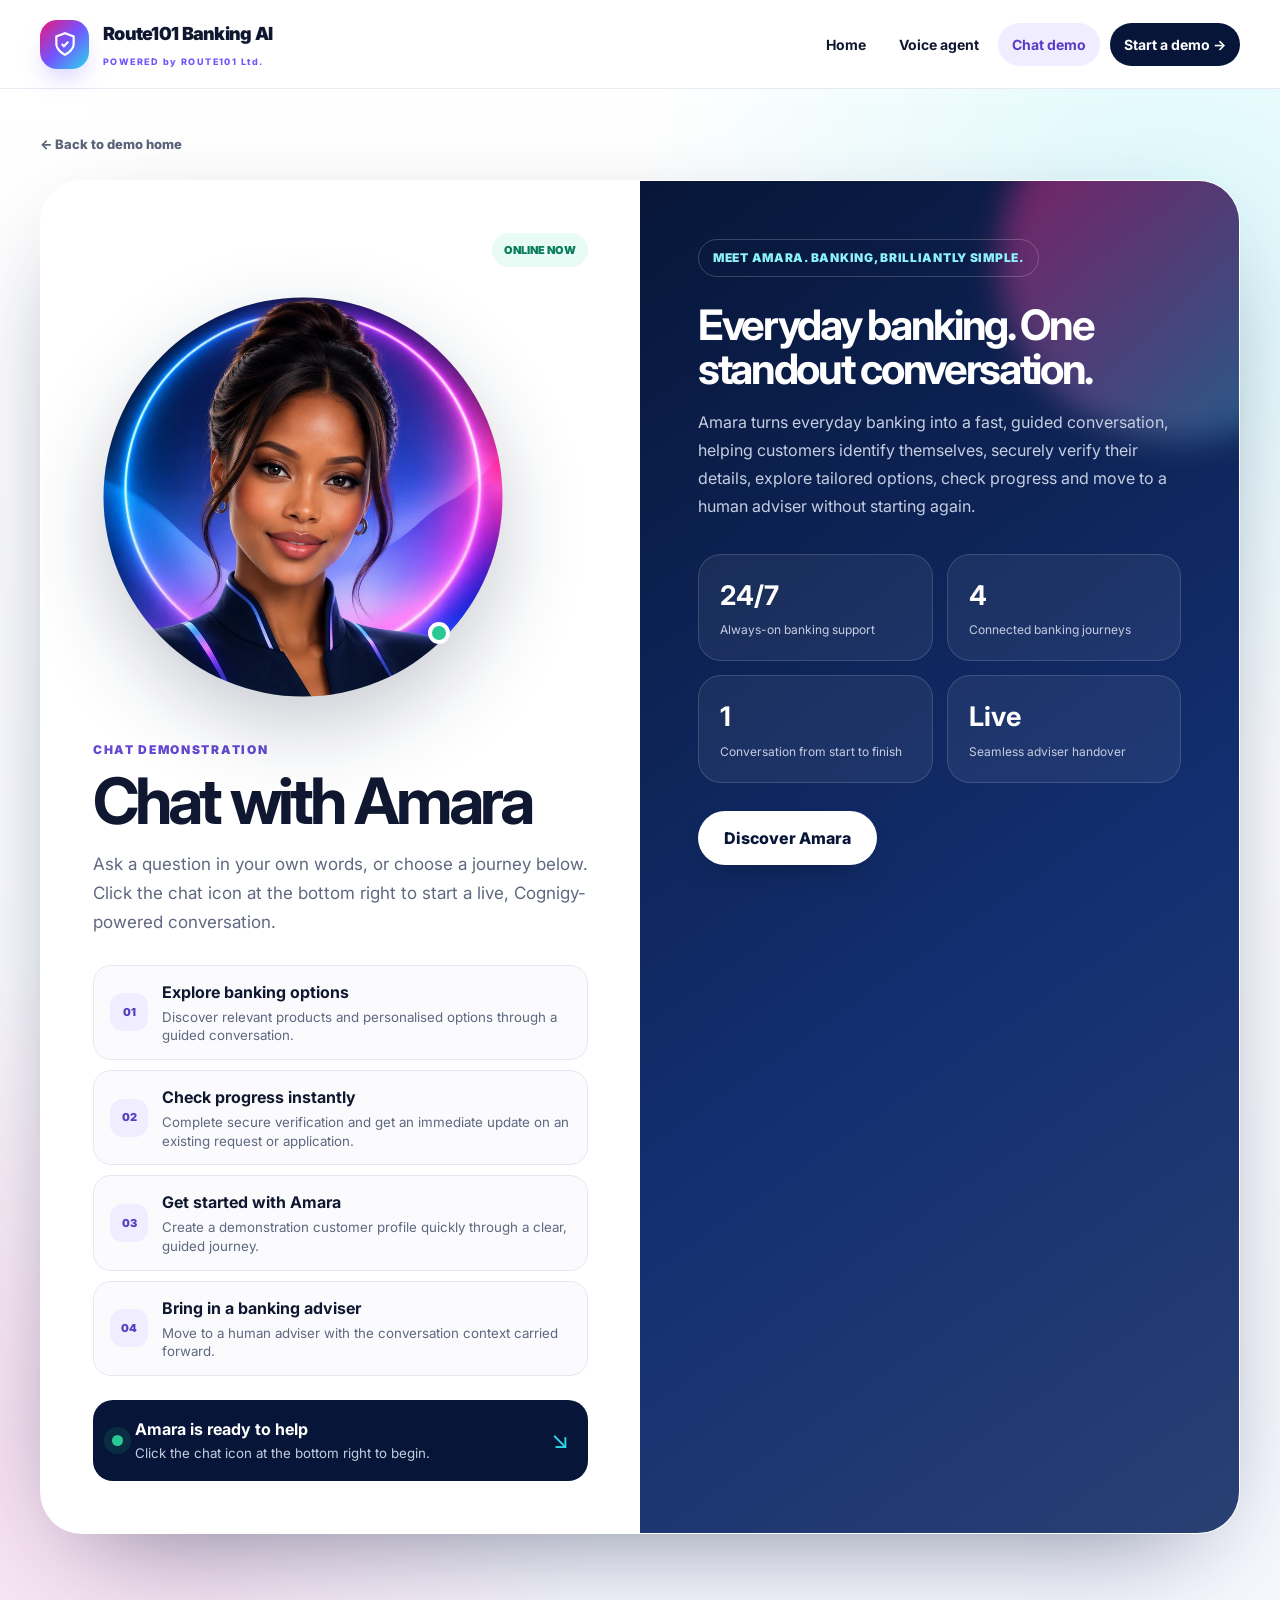
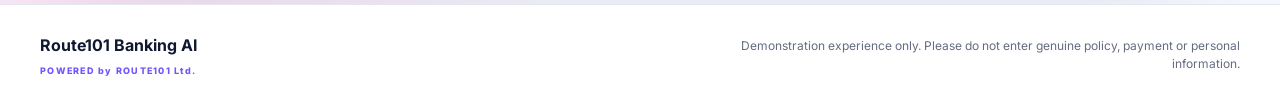
==== commit f129ccd9: "Add files via upload" ====
--- a/chat.html
+++ b/chat.html
@@ -59,29 +59,29 @@
             <div>
               <span>01</span>
               <p>
-                <strong>Get a banking quote</strong>
-                <small>Explore available products, premiums and excesses.</small>
+                <strong>Explore banking options</strong>
+                <small>Discover relevant products and personalised options through a guided conversation.</small>
               </p>
             </div>
             <div>
               <span>02</span>
               <p>
-                <strong>Check a claim</strong>
-                <small>Verify your details and retrieve current claim status.</small>
+                <strong>Check progress instantly</strong>
+                <small>Complete secure verification and get an immediate update on an existing request or application.</small>
               </p>
             </div>
             <div>
               <span>03</span>
               <p>
-                <strong>Register as a new customer</strong>
-                <small>Create a demonstration profile through a guided journey.</small>
+                <strong>Get started with Amara</strong>
+                <small>Create a demonstration customer profile quickly through a clear, guided journey.</small>
               </p>
             </div>
             <div>
               <span>04</span>
               <p>
-                <strong>Request human support</strong>
-                <small>Escalate to an adviser when specialist help is needed.</small>
+                <strong>Bring in a banking adviser</strong>
+                <small>Move to a human adviser with the conversation context carried forward.</small>
               </p>
             </div>
           </div>
@@ -98,18 +98,18 @@
 
         <aside class="impact-panel">
           <div class="impact-orb" aria-hidden="true"></div>
-          <span class="section-label light">One assistant. Multiple journeys.</span>
-          <h2>Built for clear, confident customer conversations.</h2>
-          <p>The demonstration combines AI-led conversation with structured Cognigy flows for customer lookup, registration, ID&amp;V, quote retrieval and claim status.</p>
+          <span class="section-label light">Meet Amara. Banking, brilliantly simple.</span>
+          <h2>Everyday banking. One standout conversation.</h2>
+          <p>Amara turns everyday banking into a fast, guided conversation, helping customers identify themselves, securely verify their details, explore tailored options, check progress and move to a human adviser without starting again.</p>
 
           <div class="metric-grid">
-            <div><strong>24/7</strong><span>Digital availability</span></div>
-            <div><strong>4</strong><span>Core demo journeys</span></div>
-            <div><strong>1</strong><span>Consistent experience</span></div>
-            <div><strong>Live</strong><span>Agent escalation path</span></div>
+            <div><strong>24/7</strong><span>Always-on banking support</span></div>
+            <div><strong>4</strong><span>Connected banking journeys</span></div>
+            <div><strong>1</strong><span>Conversation from start to finish</span></div>
+            <div><strong>Live</strong><span>Seamless adviser handover</span></div>
           </div>
 
-          <a class="btn btn-light" href="index.html">Explore the full demo</a>
+          <a class="btn btn-light" href="index.html">Discover Amara</a>
         </aside>
       </div>
     </div>
--- a/styles.css
+++ b/styles.css
@@ -309,7 +309,8 @@
 }
 
 /* The source art is a circle on an opaque near-white square; clip to the circle */
-.amara-stage img {
+.amara-stage img,
+.amara-stage video {
   width: 100%;
   height: 100%;
   object-fit: cover;
